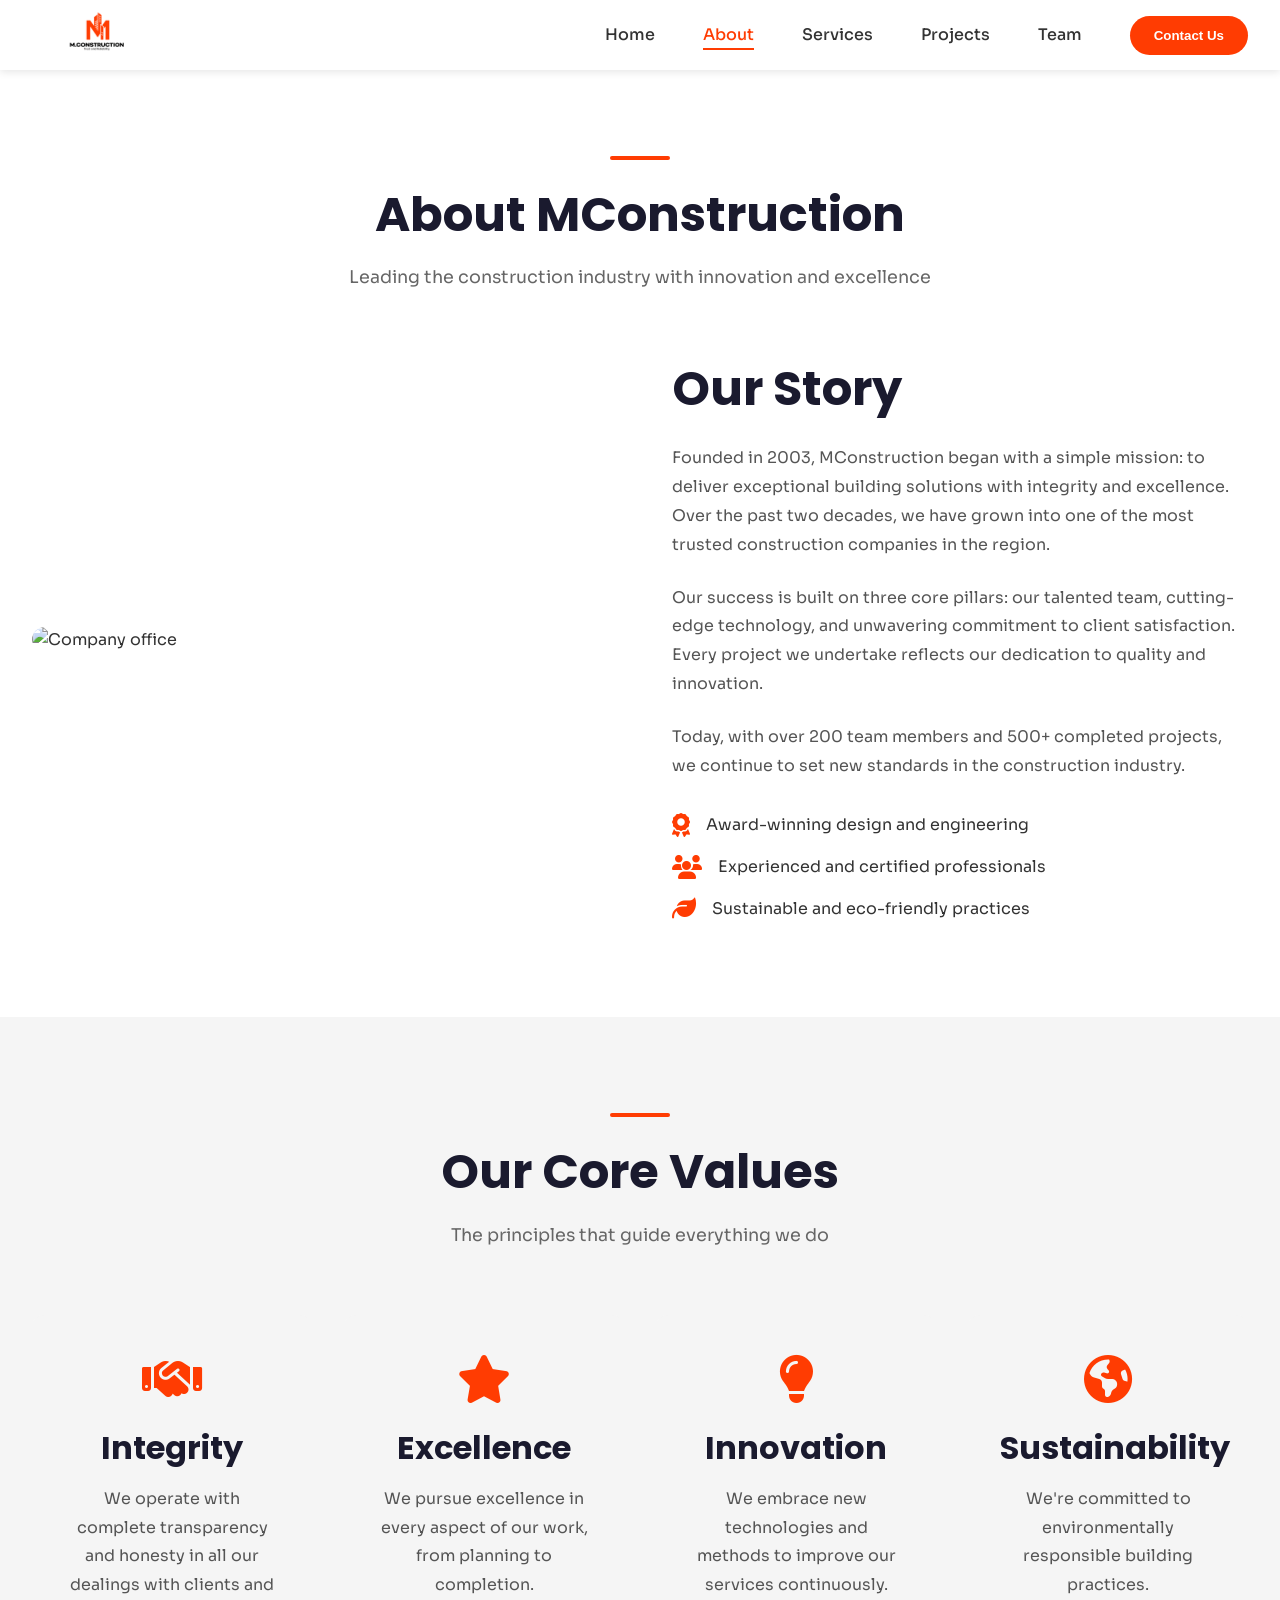
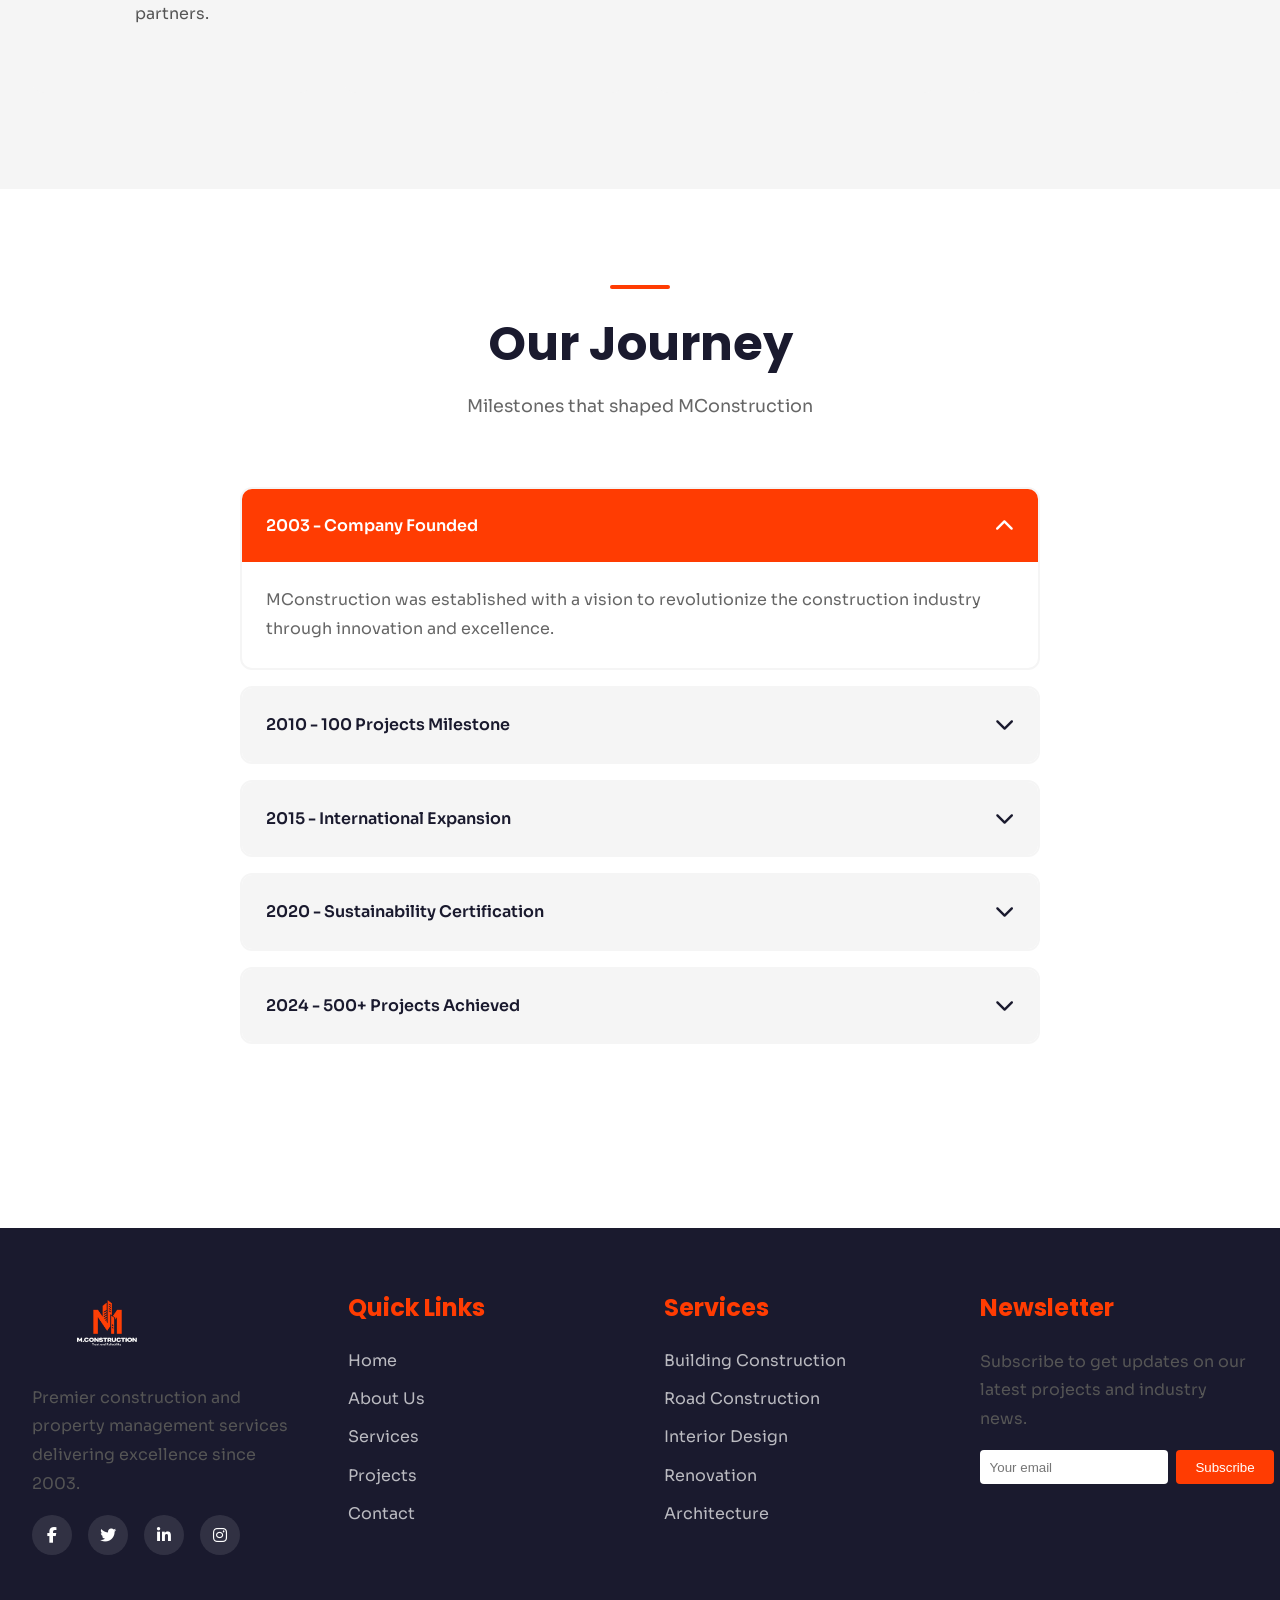
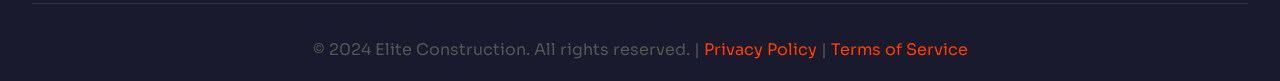
==== about.html @ fd5c70bb "Building a construction company website with a modern design and user-friendly interface. The websit" ====
﻿<!DOCTYPE html>
<html lang="en">
<head>
    <meta charset="UTF-8">
    <meta name="viewport" content="width=device-width, initial-scale=1.0">
    <meta name="description" content="Elite Construction - Premier Construction & Property Management Services">
    <meta name="theme-color" content="#E63946">
    <title>About - Elite Construction</title>
    <link rel="preconnect" href="https://fonts.googleapis.com">
    <link rel="preconnect" href="https://fonts.gstatic.com" crossorigin>
    <link href="https://fonts.googleapis.com/css2?family=Poppins:wght@300;400;500;600;700;800&family=Sora:wght@400;500;600;700&display=swap" rel="stylesheet">
    <link rel="stylesheet" href="https://cdnjs.cloudflare.com/ajax/libs/font-awesome/6.4.0/css/all.min.css">
    <link rel="stylesheet" href="css/styles.css">

</head>
<body>
    <!-- Preloader -->
    <div class="preloader">
        <div class="preloader-content">
            <div class="loader"></div>
            <p style="color: var(--primary-color); font-weight: 600;">MConstruction</p>
        </div>
    </div>

    <!-- Navigation -->
    <nav class="navbar">
        <div class="navbar-container">
            <a href="index.html" class="brand-logo" data-page="home" onclick="goToPage('home'); return false;" aria-label="Go to homepage">
                <img class="brand-logo__image" src="images/mconstruction-logo-black.png" alt="Elite Construction Logo">
            </a>
            <ul class="nav-menu" id="navMenu">
                <li><a href="index.html" class="nav-link" data-page="home" onclick="goToPage('home'); return false;">Home</a></li>
                <li><a href="about.html" class="nav-link active" data-page="about" onclick="goToPage('about'); return false;">About</a></li>
                <li><a href="services.html" class="nav-link" data-page="services" onclick="goToPage('services'); return false;">Services</a></li>
                <li><a href="projects.html" class="nav-link" data-page="projects" onclick="goToPage('projects'); return false;">Projects</a></li>
                <li><a href="team.html" class="nav-link" data-page="team" onclick="goToPage('team'); return false;">Team</a></li>
                <li><button class="nav-btn" onclick="goToPage('contact')">Contact Us</button></li>
            </ul>
            <div class="hamburger" id="hamburger">
                <span></span>
                <span></span>
                <span></span>
            </div>
        </div>
    </nav>

    <!-- About Page -->

    <div id="about" class="page active">
        <section class="section" style="margin-top: 60px;">
            <div class="container">
                <div class="section-title reveal">
                    <h2>About MConstruction</h2>
                    <p>Leading the construction industry with innovation and excellence</p>
                </div>
                <div class="about-content reveal">
                    <div class="about-img">
                        <img src="https://images.unsplash.com/photo-1504384308090-c894fdcc538d?w=600&h=600&fit=crop" alt="Company office">
                    </div>
                    <div class="about-text">
                        <h2>Our Story</h2>
                        <p>Founded in 2003, MConstruction began with a simple mission: to deliver exceptional building solutions with integrity and excellence. Over the past two decades, we have grown into one of the most trusted construction companies in the region.</p>
                        <p>Our success is built on three core pillars: our talented team, cutting-edge technology, and unwavering commitment to client satisfaction. Every project we undertake reflects our dedication to quality and innovation.</p>
                        <p>Today, with over 200 team members and 500+ completed projects, we continue to set new standards in the construction industry.</p>
                        <div class="feature-list" style="margin-top: 2rem;">
                            <div class="feature-item">
                                <i class="fas fa-award"></i>
                                <span>Award-winning design and engineering</span>
                            </div>
                            <div class="feature-item">
                                <i class="fas fa-users"></i>
                                <span>Experienced and certified professionals</span>
                            </div>
                            <div class="feature-item">
                                <i class="fas fa-leaf"></i>
                                <span>Sustainable and eco-friendly practices</span>
                            </div>
                        </div>
                    </div>
                </div>
            </div>
        </section>

        <!-- Values Section -->
        <section class="section" style="background: var(--gray-light);">
            <div class="container">
                <div class="section-title reveal">
                    <h2>Our Core Values</h2>
                    <p>The principles that guide everything we do</p>
                </div>
                <div class="grid-4 reveal">
                    <div class="service-card">
                        <i class="fas fa-handshake service-icon"></i>
                        <h3>Integrity</h3>
                        <p>We operate with complete transparency and honesty in all our dealings with clients and partners.</p>
                    </div>
                    <div class="service-card">
                        <i class="fas fa-star service-icon"></i>
                        <h3>Excellence</h3>
                        <p>We pursue excellence in every aspect of our work, from planning to completion.</p>
                    </div>
                    <div class="service-card">
                        <i class="fas fa-lightbulb service-icon"></i>
                        <h3>Innovation</h3>
                        <p>We embrace new technologies and methods to improve our services continuously.</p>
                    </div>
                    <div class="service-card">
                        <i class="fas fa-earth-americas service-icon"></i>
                        <h3>Sustainability</h3>
                        <p>We're committed to environmentally responsible building practices.</p>
                    </div>
                </div>
            </div>
        </section>

        <!-- Timeline -->
        <section class="section">
            <div class="container">
                <div class="section-title reveal">
                    <h2>Our Journey</h2>
                    <p>Milestones that shaped MConstruction</p>
                </div>
                <div style="max-width: 800px; margin: 0 auto;">
                    <div class="faq-item active reveal" style="margin-bottom: 1rem;">
                        <div class="faq-question">
                            <span>2003 - Company Founded</span>
                            <i class="fas fa-chevron-down faq-icon"></i>
                        </div>
                        <div class="faq-answer">
                            <p>MConstruction was established with a vision to revolutionize the construction industry through innovation and excellence.</p>
                        </div>
                    </div>
                    <div class="faq-item reveal" style="margin-bottom: 1rem;">
                        <div class="faq-question">
                            <span>2010 - 100 Projects Milestone</span>
                            <i class="fas fa-chevron-down faq-icon"></i>
                        </div>
                        <div class="faq-answer">
                            <p>We celebrated completing our 100th project, establishing ourselves as a leading construction company.</p>
                        </div>
                    </div>
                    <div class="faq-item reveal" style="margin-bottom: 1rem;">
                        <div class="faq-question">
                            <span>2015 - International Expansion</span>
                            <i class="fas fa-chevron-down faq-icon"></i>
                        </div>
                        <div class="faq-answer">
                            <p>We expanded our operations internationally, bringing our expertise to global clients.</p>
                        </div>
                    </div>
                    <div class="faq-item reveal" style="margin-bottom: 1rem;">
                        <div class="faq-question">
                            <span>2020 - Sustainability Certification</span>
                            <i class="fas fa-chevron-down faq-icon"></i>
                        </div>
                        <div class="faq-answer">
                            <p>Achieved ISO certification for sustainable and environmentally friendly construction practices.</p>
                        </div>
                    </div>
                    <div class="faq-item reveal">
                        <div class="faq-question">
                            <span>2024 - 500+ Projects Achieved</span>
                            <i class="fas fa-chevron-down faq-icon"></i>
                        </div>
                        <div class="faq-answer">
                            <p>Reached the milestone of 500+ successfully completed projects worldwide with continued excellence.</p>
                        </div>
                    </div>
                </div>
            </div>
        </section>
    </div>

    <!-- Footer -->

    <footer class="footer">
        <div class="container">
            <div class="footer-content">
                <div class="footer-section">
                    <a href="index.html" class="footer-logo" onclick="goToPage('home'); return false;" aria-label="Go to homepage">
                        <img class="footer-logo__image" src="images/mconstruction-logo-white.png" alt="Elite Construction Logo">
                    </a>
                    <p>Premier construction and property management services delivering excellence since 2003.</p>
                    <div class="social-links">
                        <a href="#" title="Facebook"><i class="fab fa-facebook-f"></i></a>
                        <a href="#" title="Twitter"><i class="fab fa-twitter"></i></a>
                        <a href="#" title="LinkedIn"><i class="fab fa-linkedin-in"></i></a>
                        <a href="#" title="Instagram"><i class="fab fa-instagram"></i></a>
                    </div>
                </div>

                <div class="footer-section">
                    <h4>Quick Links</h4>
                    <ul>
                        <li><a href="index.html" onclick="goToPage('home'); return false;">Home</a></li>
                        <li><a href="about.html" onclick="goToPage('about'); return false;">About Us</a></li>
                        <li><a href="services.html" onclick="goToPage('services'); return false;">Services</a></li>
                        <li><a href="projects.html" onclick="goToPage('projects'); return false;">Projects</a></li>
                        <li><a href="contact.html" onclick="goToPage('contact'); return false;">Contact</a></li>
                    </ul>
                </div>

                <div class="footer-section">
                    <h4>Services</h4>
                    <ul>
                        <li><a href="#">Building Construction</a></li>
                        <li><a href="#">Road Construction</a></li>
                        <li><a href="#">Interior Design</a></li>
                        <li><a href="#">Renovation</a></li>
                        <li><a href="#">Architecture</a></li>
                    </ul>
                </div>

                <div class="footer-section">
                    <h4>Newsletter</h4>
                    <p>Subscribe to get updates on our latest projects and industry news.</p>
                    <form onsubmit="submitNewsletter(event)" style="display: flex; gap: 0.5rem; margin-top: 1rem;">
                        <input type="email" placeholder="Your email" required style="flex: 1; padding: 0.6rem; border: none; border-radius: 4px;">
                        <button type="submit" style="background: var(--primary-color); color: white; border: none; padding: 0.6rem 1.2rem; border-radius: 4px; cursor: pointer; transition: var(--transition);" onmouseover="this.transform='scale(1.05)'" onmouseout="this.transform='scale(1)'">Subscribe</button>
                    </form>
                </div>
            </div>

            <div class="footer-bottom">
                <p>&copy; 2024 Elite Construction. All rights reserved. | <a href="#" style="color: var(--primary-color); text-decoration: none;">Privacy Policy</a> | <a href="#" style="color: var(--primary-color); text-decoration: none;">Terms of Service</a></p>
            </div>
        </div>
    </footer>

    <!-- Project Modal -->
    <div id="projectModal" class="modal">
        <div class="modal-content">
            <div class="modal-header">
                <h2 id="modalTitle">Project Title</h2>
                <button class="modal-close" onclick="closeProjectModal()">Ã—</button>
            </div>
            <div class="modal-body">
                <img id="modalImage" src="" alt="Project" style="width: 100%; border-radius: 8px; margin-bottom: 1.5rem;">
                <p id="modalDescription">Project description goes here.</p>
                <div style="display: flex; gap: 1rem; margin-top: 2rem;">
                    <button class="btn btn-primary" onclick="closeProjectModal()">Close</button>
                    <button class="btn btn-secondary" style="background: transparent; color: var(--primary-color); border-color: var(--primary-color);" onclick="goToPage('contact'); closeProjectModal();">Get Quote</button>
                </div>
            </div>
        </div>
    </div>

    <!-- Back to Top Button -->
    <div class="back-to-top" onclick="scrollToTop()">
        <i class="fas fa-chevron-up"></i>
    </div>

    <script src="js/script.js"></script>
</body>
</html>
---- css/styles.css ----
﻿* {
            margin: 0;
            padding: 0;
            box-sizing: border-box;
        }

        :root {
            --primary-color: #FF3C02;
            --dark-color: #1a1a2e;
            --light-color: #ffffff;
            --gray-light: #f5f5f5;
            --gray-dark: #333333;
            --accent-color: #00d4ff;
            --shadow-sm: 0 2px 8px rgba(0,0,0,0.1);
            --shadow-md: 0 10px 30px rgba(0,0,0,0.15);
            --shadow-lg: 0 20px 50px rgba(0,0,0,0.2);
            --transition: all 0.3s cubic-bezier(0.4, 0, 0.2, 1);
        }

        html {
            scroll-behavior: smooth;
        }

        body {
            font-family: 'Sora', sans-serif;
            color: var(--gray-dark);
            background-color: var(--light-color);
            overflow-x: hidden;
            line-height: 1.6;
        }

        /* Typography */
        h1, h2, h3, h4, h5, h6 {
            font-family: 'Poppins', sans-serif;
            font-weight: 700;
            line-height: 1.3;
        }

        h1 { font-size: clamp(2.5rem, 8vw, 4rem); }
        h2 { font-size: clamp(2rem, 6vw, 3rem); }
        h3 { font-size: clamp(1.5rem, 4vw, 2rem); }
        h4 { font-size: 1.5rem; }
        h5 { font-size: 1.25rem; }
        h6 { font-size: 1rem; }

        p {
            font-size: 1rem;
            line-height: 1.8;
            color: #555;
        }

        /* Loading Preloader */
        .preloader {
            position: fixed;
            top: 0;
            left: 0;
            width: 100%;
            height: 100%;
            background: var(--light-color);
            display: flex;
            align-items: center;
            justify-content: center;
            z-index: 9999;
            animation: fadeOut 0.5s ease-in-out 1.5s forwards;
        }

        .preloader-content {
            text-align: center;
        }

        .loader {
            width: 60px;
            height: 60px;
            border: 4px solid var(--gray-light);
            border-top-color: var(--primary-color);
            border-radius: 50%;
            animation: spin 1s linear infinite;
            margin: 0 auto 20px;
        }

        @keyframes spin {
            to { transform: rotate(360deg); }
        }

        @keyframes fadeOut {
            to {
                opacity: 0;
                visibility: hidden;
            }
        }

        /* Navbar */
        .navbar {
            position: fixed;
            top: 0;
            left: 0;
            width: 100%;
            background: rgba(255, 255, 255, 0.95);
            backdrop-filter: blur(10px);
            padding: 0;
            z-index: 1000;
            box-shadow: var(--shadow-sm);
            transition: var(--transition);
        }

        .navbar.scrolled {
            background: rgba(255, 255, 255, 0.98);
            /* padding: 0.2rem 0; */
            box-shadow: var(--shadow-md);
        }

        .navbar-container {
            max-width: 1400px;
            margin: 0 auto;
            padding: 0 2rem;
            display: flex;
            justify-content: space-between;
            align-items: center;
        }

        .brand-logo {
            width: 130px;
            min-height: 70px;
            display: flex;
            align-items: center;
            justify-content: center;
            flex-shrink: 0;
            cursor: pointer;
            text-decoration: none;
            transition: var(--transition);
        }

        .brand-logo:hover {
            transform: translateY(-2px);
        }

        .brand-logo__image {
            display: block;
            width: 100%;
            max-width: 118px;
            max-height: 58px;
            object-fit: contain;
        }

        .nav-menu {
            display: flex;
            list-style: none;
            gap: 3rem;
            align-items: center;
        }

        .nav-link {
            text-decoration: none;
            color: var(--gray-dark);
            font-weight: 500;
            position: relative;
            transition: var(--transition);
        }

        .nav-link::after {
            content: '';
            position: absolute;
            bottom: -5px;
            left: 0;
            width: 0;
            height: 2px;
            background: var(--primary-color);
            transition: width 0.3s ease;
        }

        .nav-link:hover,
        .nav-link.active {
            color: var(--primary-color);
        }

        .nav-link.active::after,
        .nav-link:hover::after {
            width: 100%;
        }

        .nav-btn {
            background: var(--primary-color);
            color: white;
            padding: 0.75rem 1.5rem;
            border-radius: 50px;
            text-decoration: none;
            font-weight: 600;
            transition: var(--transition);
            border: none;
            cursor: pointer;
        }

        .nav-btn:hover {
            transform: translateY(-2px);
            box-shadow: 0 10px 25px rgba(230, 57, 70, 0.3);
        }

        .hamburger {
            display: none;
            flex-direction: column;
            cursor: pointer;
            gap: 0.5rem;
        }

        .hamburger span {
            width: 25px;
            height: 3px;
            background: var(--gray-dark);
            border-radius: 2px;
            transition: var(--transition);
        }

        .hamburger.active span:nth-child(1) {
            transform: rotate(45deg) translate(8px, 8px);
        }

        .hamburger.active span:nth-child(2) {
            opacity: 0;
        }

        .hamburger.active span:nth-child(3) {
            transform: rotate(-45deg) translate(7px, -7px);
        }

        /* Main Sections */
        .page {
            display: none;
            animation: fadeIn 0.5s ease-in;
        }

        .page.active {
            display: block;
        }

        @keyframes fadeIn {
            from { opacity: 0; }
            to { opacity: 1; }
        }

        /* Hero Section */
        .hero {
            position: relative;
            height: 100vh;
            overflow: hidden;
            margin-top: 60px;
        }

        .carousel {
            position: relative;
            width: 100%;
            height: 100%;
        }

        .carousel-slide {
            position: absolute;
            width: 100%;
            height: 100%;
            opacity: 0;
            transition: opacity 0.8s ease-in-out;
        }

        .carousel-slide.active {
            opacity: 1;
        }

        .carousel-slide img {
            width: 100%;
            height: 100%;
            object-fit: cover;
        }

        .carousel-overlay {
            position: absolute;
            top: 0;
            left: 0;
            width: 100%;
            height: 100%;
            background: linear-gradient(135deg, rgba(26, 26, 46, 0.6) 0%, rgba(230, 57, 70, 0.3) 100%);
        }

        .carousel-content {
            position: absolute;
            top: 50%;
            left: 50%;
            transform: translate(-50%, -50%);
            text-align: center;
            color: white;
            width: 90%;
            max-width: 800px;
            z-index: 10;
            animation: slideUp 0.8s ease-out;
        }

        @keyframes slideUp {
            from {
                opacity: 0;
                transform: translate(-50%, -40%);
            }
            to {
                opacity: 1;
                transform: translate(-50%, -50%);
            }
        }

        .carousel-content h1 {
            color: white;
            margin-bottom: 1rem;
            font-size: clamp(2rem, 8vw, 4rem);
            line-height: 1.2;
        }

        .carousel-content p {
            color: rgba(255, 255, 255, 0.9);
            font-size: 1.2rem;
            margin-bottom: 2rem;
        }

        .carousel-buttons {
            display: flex;
            gap: 1.5rem;
            justify-content: center;
            flex-wrap: wrap;
        }

        .btn {
            padding: 0.75rem 2rem;
            border-radius: 50px;
            text-decoration: none;
            font-weight: 600;
            transition: var(--transition);
            border: 2px solid transparent;
            cursor: pointer;
            font-size: 1rem;
            display: inline-block;
        }

        .btn-primary {
            background: var(--primary-color);
            color: white;
        }

        .btn-primary:hover {
            transform: translateY(-3px);
            box-shadow: 0 15px 35px rgba(230, 57, 70, 0.4);
        }

        .btn-secondary {
            background: transparent;
            color: white;
            border-color: white;
        }

        .btn-secondary:hover {
            background: white;
            color: var(--primary-color);
        }

        .carousel-indicators {
            position: absolute;
            bottom: 30px;
            left: 50%;
            transform: translateX(-50%);
            display: flex;
            gap: 1rem;
            z-index: 10;
        }

        .indicator {
            width: 12px;
            height: 12px;
            border-radius: 50%;
            background: rgba(255, 255, 255, 0.5);
            cursor: pointer;
            transition: var(--transition);
        }

        .indicator.active {
            background: var(--primary-color);
            width: 30px;
            border-radius: 6px;
        }

        /* Container */
        .container {
            max-width: 1400px;
            margin: 0 auto;
            padding: 0 2rem;
        }

        .section {
            padding: 6rem 0;
        }

        .section-title {
            text-align: center;
            margin-bottom: 4rem;
        }

        .section-title h2 {
            margin-bottom: 1rem;
            color: var(--dark-color);
        }

        .section-title p {
            font-size: 1.1rem;
            color: #666;
            max-width: 600px;
            margin: 0 auto;
        }

        .section-title::before {
            content: '';
            display: block;
            width: 60px;
            height: 4px;
            background: var(--primary-color);
            margin: 0 auto 1.5rem;
            border-radius: 2px;
        }

        /* Reveal Animation */
        .reveal {
            opacity: 0;
            transform: translateY(30px);
            transition: var(--transition);
        }

        .reveal.show {
            opacity: 1;
            transform: translateY(0);
        }

        /* Grid Layouts */
        .grid-2 {
            display: grid;
            grid-template-columns: repeat(auto-fit, minmax(300px, 1fr));
            gap: 2rem;
        }

        .grid-3 {
            display: grid;
            grid-template-columns: repeat(auto-fit, minmax(280px, 1fr));
            gap: 2.5rem;
        }

        .grid-4 {
            display: grid;
            grid-template-columns: repeat(auto-fit, minmax(250px, 1fr));
            gap: 2rem;
        }

        /* Cards */
        .card {
            background: var(--light-color);
            border-radius: 12px;
            overflow: hidden;
            box-shadow: var(--shadow-sm);
            transition: var(--transition);
        }

        .card:hover {
            transform: translateY(-5px);
            box-shadow: var(--shadow-lg);
        }

        .card-img {
            width: 100%;
            height: 250px;
            object-fit: cover;
            transition: var(--transition);
        }

        .card:hover .card-img {
            transform: scale(1.05);
        }

        .card-content {
            padding: 2rem;
        }

        .card-title {
            margin-bottom: 0.5rem;
            color: var(--dark-color);
        }

        .card-text {
            color: #666;
            margin-bottom: 1.5rem;
        }

        /* Service Cards */
        .service-card {
            text-align: center;
            padding: 2.5rem 2rem;
            border-radius: 12px;
            background: var(--gray-light);
            transition: var(--transition);
        }

        .service-card:hover {
            background: var(--light-color);
            box-shadow: var(--shadow-lg);
            transform: translateY(-8px);
        }

        .service-icon {
            font-size: 3rem;
            color: var(--primary-color);
            margin-bottom: 1.5rem;
            transition: var(--transition);
        }

        .service-card:hover .service-icon {
            transform: scale(1.1) rotate(5deg);
        }

        .service-card h3 {
            margin-bottom: 1rem;
            color: var(--dark-color);
        }

        .service-card p {
            margin-bottom: 1.5rem;
        }

        /* About Section */
        .about-content {
            display: grid;
            grid-template-columns: 1fr 1fr;
            gap: 4rem;
            align-items: center;
        }

        .about-img {
            position: relative;
            overflow: hidden;
            border-radius: 12px;
        }

        .about-img img {
            width: 100%;
            height: auto;
            display: block;
            border-radius: 12px;
        }

        .about-img::before {
            content: '';
            position: absolute;
            top: -50%;
            right: -50%;
            width: 300px;
            height: 300px;
            background: var(--primary-color);
            border-radius: 50%;
            opacity: 0.1;
            z-index: 0;
        }

        .about-text h3 {
            color: var(--primary-color);
            margin-bottom: 1rem;
        }

        .about-text h2 {
            margin-bottom: 1.5rem;
            color: var(--dark-color);
        }

        .about-text p {
            margin-bottom: 1.5rem;
        }

        .feature-list {
            display: flex;
            flex-direction: column;
            gap: 1rem;
            margin-top: 2rem;
        }

        .feature-item {
            display: flex;
            align-items: center;
            gap: 1rem;
        }

        .feature-item i {
            color: var(--primary-color);
            font-size: 1.5rem;
            flex-shrink: 0;
        }

        /* Stats Section */
        .stats {
            background: linear-gradient(135deg, var(--dark-color) 0%, #2d2d44 100%);
            color: white;
            padding: 4rem 0;
        }

        .stats-grid {
            display: grid;
            grid-template-columns: repeat(auto-fit, minmax(200px, 1fr));
            gap: 3rem;
            text-align: center;
        }

        .stat-item h3 {
            font-size: 3rem;
            margin-bottom: 0.5rem;
            color: var(--primary-color);
        }

        .stat-item p {
            color: rgba(255, 255, 255, 0.8);
        }

        .counter {
            font-size: 3rem;
            font-weight: 700;
            color: var(--primary-color);
        }

        /* Testimonials */
        .testimonial-card {
            background: var(--light-color);
            padding: 2rem;
            border-radius: 12px;
            box-shadow: var(--shadow-md);
            margin: 1rem;
        }

        .testimonial-card p {
            margin-bottom: 1.5rem;
            font-style: italic;
            color: #555;
        }

        .testimonial-author {
            display: flex;
            align-items: center;
            gap: 1rem;
        }

        .testimonial-avatar {
            width: 50px;
            height: 50px;
            border-radius: 50%;
            object-fit: cover;
        }

        .testimonial-info h4 {
            margin: 0;
            color: var(--dark-color);
        }

        .testimonial-info p {
            margin: 0;
            font-size: 0.9rem;
            color: var(--primary-color);
        }

        .stars {
            color: #ffc107;
            margin-bottom: 1rem;
        }

        /* Team */
        .team-card {
            text-align: center;
            transition: var(--transition);
        }

        .team-img {
            position: relative;
            overflow: hidden;
            border-radius: 12px;
            margin-bottom: 1.5rem;
            height: 300px;
        }

        .team-img img {
            width: 100%;
            height: 100%;
            object-fit: cover;
        }

        .team-img::after {
            content: '';
            position: absolute;
            top: 0;
            left: 0;
            width: 100%;
            height: 100%;
            background: linear-gradient(135deg, rgba(230, 57, 70, 0.8) 0%, transparent 100%);
            opacity: 0;
            transition: var(--transition);
        }

        .team-card:hover .team-img::after {
            opacity: 1;
        }

        .team-social {
            position: absolute;
            bottom: -50px;
            left: 50%;
            transform: translateX(-50%);
            display: flex;
            gap: 1rem;
            transition: var(--transition);
        }

        .team-card:hover .team-social {
            bottom: 20px;
        }

        .team-social a {
            width: 40px;
            height: 40px;
            background: white;
            border-radius: 50%;
            display: flex;
            align-items: center;
            justify-content: center;
            color: var(--primary-color);
            text-decoration: none;
            transition: var(--transition);
        }

        .team-social a:hover {
            background: var(--primary-color);
            color: white;
        }

        .team-card h4 {
            margin-bottom: 0.5rem;
            color: var(--dark-color);
        }

        .team-card p {
            color: var(--primary-color);
            font-weight: 600;
        }

        /* Projects Section */
        .filter-buttons {
            display: flex;
            justify-content: center;
            gap: 1rem;
            margin-bottom: 3rem;
            flex-wrap: wrap;
        }

        .filter-btn {
            background: var(--gray-light);
            color: var(--gray-dark);
            border: 2px solid transparent;
            padding: 0.6rem 1.5rem;
            border-radius: 50px;
            cursor: pointer;
            font-weight: 600;
            transition: var(--transition);
        }

        .filter-btn:hover,
        .filter-btn.active {
            background: var(--primary-color);
            color: white;
        }

        .project-item {
            position: relative;
            overflow: hidden;
            border-radius: 12px;
            height: 300px;
        }

        .project-item img {
            width: 100%;
            height: 100%;
            object-fit: cover;
            transition: var(--transition);
        }

        .project-overlay {
            position: absolute;
            top: 0;
            left: 0;
            width: 100%;
            height: 100%;
            background: rgba(26, 26, 46, 0.8);
            opacity: 0;
            transition: var(--transition);
            display: flex;
            align-items: center;
            justify-content: center;
            flex-direction: column;
            gap: 1rem;
        }

        .project-item:hover {
            transform: scale(1.05);
        }

        .project-item:hover .project-overlay {
            opacity: 1;
        }

        .project-overlay h3 {
            color: white;
            text-align: center;
        }

        .project-overlay p {
            color: rgba(255, 255, 255, 0.8);
            text-align: center;
        }

        .project-btn {
            background: var(--primary-color);
            color: white;
            padding: 0.6rem 1.5rem;
            border-radius: 50px;
            text-decoration: none;
            font-size: 0.9rem;
            transition: var(--transition);
        }

        .project-btn:hover {
            transform: scale(1.1);
        }

        /* Modal */
        .modal {
            display: none;
            position: fixed;
            top: 0;
            left: 0;
            width: 100%;
            height: 100%;
            background: rgba(0, 0, 0, 0.8);
            z-index: 5000;
            align-items: center;
            justify-content: center;
            animation: fadeIn 0.3s ease;
        }

        .modal.active {
            display: flex;
        }

        .modal-content {
            background: white;
            border-radius: 12px;
            max-width: 800px;
            width: 90%;
            max-height: 90vh;
            overflow-y: auto;
            animation: slideUp 0.3s ease;
        }

        .modal-header {
            padding: 2rem;
            border-bottom: 1px solid var(--gray-light);
            display: flex;
            justify-content: space-between;
            align-items: center;
        }

        .modal-header h2 {
            margin: 0;
        }

        .modal-close {
            background: none;
            border: none;
            font-size: 2rem;
            cursor: pointer;
            color: var(--gray-dark);
            transition: var(--transition);
        }

        .modal-close:hover {
            color: var(--primary-color);
        }

        .modal-body {
            padding: 2rem;
        }

        /* Form */
        .form-group {
            margin-bottom: 1.5rem;
        }

        .form-group label {
            display: block;
            margin-bottom: 0.5rem;
            font-weight: 600;
            color: var(--dark-color);
        }

        .form-group input,
        .form-group textarea,
        .form-group select {
            width: 100%;
            padding: 0.8rem;
            border: 2px solid var(--gray-light);
            border-radius: 8px;
            font-family: 'Sora', sans-serif;
            font-size: 1rem;
            transition: var(--transition);
        }

        .form-group input:focus,
        .form-group textarea:focus,
        .form-group select:focus {
            outline: none;
            border-color: var(--primary-color);
            box-shadow: 0 0 0 3px rgba(230, 57, 70, 0.1);
        }

        .form-group textarea {
            resize: vertical;
            min-height: 150px;
        }

        /* CTA Banner */
        .cta-banner {
            background: linear-gradient(135deg, var(--primary-color) 0%, #c5283d 100%);
            color: white;
            padding: 4rem 2rem;
            text-align: center;
            border-radius: 12px;
            margin: 4rem 0;
        }

        .cta-banner h2 {
            color: white;
            margin-bottom: 1rem;
        }

        .cta-banner p {
            color: rgba(255, 255, 255, 0.9);
            margin-bottom: 2rem;
            font-size: 1.1rem;
        }

        /* Footer */
        .footer {
            background: var(--dark-color);
            color: white;
            padding: 4rem 0 1rem;
            margin-top: 4rem;
        }

        .footer-content {
            display: grid;
            grid-template-columns: repeat(auto-fit, minmax(250px, 1fr));
            gap: 3rem;
            margin-bottom: 3rem;
        }

        .footer-section h4 {
            color: var(--primary-color);
            margin-bottom: 1.5rem;
        }

        .footer-logo {
            display: inline-flex;
            align-items: center;
            justify-content: flex-start;
            width: 150px;
            margin-bottom: 1.2rem;
            text-decoration: none;
        }

        .footer-logo__image {
            display: block;
            width: 100%;
            max-height: 72px;
            object-fit: contain;
        }

        .footer-section ul {
            list-style: none;
        }

        .footer-section li {
            margin-bottom: 0.8rem;
        }

        .footer-section a {
            color: rgba(255, 255, 255, 0.7);
            text-decoration: none;
            transition: var(--transition);
        }

        .footer-section a:hover {
            color: var(--primary-color);
        }

        .social-links {
            display: flex;
            gap: 1rem;
            margin-top: 1rem;
        }

        .social-links a {
            width: 40px;
            height: 40px;
            background: rgba(255, 255, 255, 0.1);
            border-radius: 50%;
            display: flex;
            align-items: center;
            justify-content: center;
            color: white;
            transition: var(--transition);
        }

        .social-links a:hover {
            background: var(--primary-color);
        }

        .footer-bottom {
            border-top: 1px solid rgba(255, 255, 255, 0.1);
            padding-top: 2rem;
            text-align: center;
            color: rgba(255, 255, 255, 0.6);
        }

        /* FAQ Accordion */
        .faq-item {
            border: 2px solid var(--gray-light);
            border-radius: 12px;
            margin-bottom: 1.5rem;
            overflow: hidden;
            transition: var(--transition);
        }

        .faq-item:hover {
            border-color: var(--primary-color);
        }

        .faq-question {
            padding: 1.5rem;
            background: var(--gray-light);
            cursor: pointer;
            display: flex;
            justify-content: space-between;
            align-items: center;
            font-weight: 600;
            color: var(--dark-color);
            transition: var(--transition);
        }

        .faq-item.active .faq-question {
            background: var(--primary-color);
            color: white;
        }

        .faq-icon {
            font-size: 1.2rem;
            transition: var(--transition);
        }

        .faq-item.active .faq-icon {
            transform: rotate(180deg);
        }

        .faq-answer {
            padding: 0 1.5rem;
            max-height: 0;
            overflow: hidden;
            transition: var(--transition);
        }

        .faq-item.active .faq-answer {
            padding: 1.5rem;
            max-height: 500px;
        }

        .faq-answer p {
            color: #666;
        }

        /* Blog Section */
        .blog-card {
            border-radius: 12px;
            overflow: hidden;
            box-shadow: var(--shadow-sm);
            transition: var(--transition);
        }

        .blog-card:hover {
            transform: translateY(-5px);
            box-shadow: var(--shadow-lg);
        }

        .blog-img {
            width: 100%;
            height: 200px;
            object-fit: cover;
            transition: var(--transition);
        }

        .blog-card:hover .blog-img {
            transform: scale(1.05);
        }

        .blog-content {
            padding: 1.5rem;
        }

        .blog-meta {
            display: flex;
            gap: 1rem;
            font-size: 0.9rem;
            color: #999;
            margin-bottom: 1rem;
        }

        .blog-content h3 {
            margin-bottom: 0.8rem;
            color: var(--dark-color);
        }

        .blog-content p {
            color: #666;
            margin-bottom: 1.5rem;
        }

        .read-more {
            color: var(--primary-color);
            text-decoration: none;
            font-weight: 600;
            display: inline-flex;
            align-items: center;
            gap: 0.5rem;
            transition: var(--transition);
        }

        .read-more:hover {
            gap: 1rem;
        }

        /* Contact Section */
        .contact-grid {
            display: grid;
            grid-template-columns: 1fr 1fr;
            gap: 3rem;
            margin-bottom: 3rem;
        }

        .contact-form {
            background: var(--gray-light);
            padding: 2.5rem;
            border-radius: 12px;
        }

        .contact-info {
            display: flex;
            flex-direction: column;
            gap: 2rem;
        }

        .info-item {
            display: flex;
            align-items: flex-start;
            gap: 1.5rem;
        }

        .info-icon {
            width: 50px;
            height: 50px;
            background: var(--primary-color);
            border-radius: 50%;
            display: flex;
            align-items: center;
            justify-content: center;
            color: white;
            font-size: 1.5rem;
            flex-shrink: 0;
        }

        .info-content h4 {
            margin-bottom: 0.3rem;
            color: var(--dark-color);
        }

        .info-content p {
            margin: 0;
            color: #666;
        }

        /* Back to Top */
        .back-to-top {
            position: fixed;
            bottom: 30px;
            right: 30px;
            width: 50px;
            height: 50px;
            background: var(--primary-color);
            color: white;
            border-radius: 50%;
            display: flex;
            align-items: center;
            justify-content: center;
            cursor: pointer;
            opacity: 0;
            visibility: hidden;
            transition: var(--transition);
            z-index: 100;
            font-size: 1.5rem;
        }

        .back-to-top.show {
            opacity: 1;
            visibility: visible;
        }

        .back-to-top:hover {
            transform: translateY(-5px);
            box-shadow: 0 15px 35px rgba(230, 57, 70, 0.4);
        }

        /* Responsive */
        @media (max-width: 1024px) {
            .hamburger {
                display: flex;
            }

            .nav-menu {
                position: absolute;
                top: 66px;
                left: 0;
                width: 100%;
                background: white;
                flex-direction: column;
                gap: 0;
                max-height: 0;
                overflow: hidden;
                transition: var(--transition);
                box-shadow: var(--shadow-md);
            }

            .nav-menu.active {
                max-height: 400px;
            }

            .nav-menu li {
                padding: 1rem 2rem;
                border-bottom: 1px solid var(--gray-light);
            }

            .nav-btn {
                margin: 1rem 2rem;
                width: calc(100% - 4rem);
            }

            .contact-grid {
                grid-template-columns: 1fr;
            }

            .about-content {
                grid-template-columns: 1fr;
                gap: 2rem;
            }
        }

        @media (max-width: 768px) {
            .section {
                padding: 3rem 0;
            }

            .carousel-content {
                width: 95%;
            }

            .carousel-buttons {
                flex-direction: column;
                align-items: center;
            }

            .btn {
                width: 100%;
                max-width: 300px;
            }

            .grid-2, .grid-3, .grid-4 {
                grid-template-columns: 1fr;
                gap: 1.5rem;
            }

            .stats-grid {
                gap: 1.5rem;
            }

            .stat-item h3 {
                font-size: 2rem;
            }

            .testimonial-card {
                margin: 0.5rem;
            }

            .team-img {
                height: 250px;
            }

            .filter-buttons {
                gap: 0.5rem;
            }

            .filter-btn {
                padding: 0.5rem 1rem;
                font-size: 0.9rem;
            }

            .back-to-top {
                width: 45px;
                height: 45px;
                bottom: 20px;
                right: 20px;
                font-size: 1.2rem;
            }
        }

        @media (max-width: 480px) {
            .navbar-container {
                padding: 0 1rem;
            }

            .brand-logo {
                width: 110px;
                min-height: 64px;
            }

            .brand-logo__image {
                max-width: 100px;
                max-height: 52px;
            }

            h1 { font-size: 1.8rem; }
            h2 { font-size: 1.5rem; }
            h3 { font-size: 1.2rem; }

            .container {
                padding: 0 1rem;
            }

            .section {
                padding: 2rem 0;
            }

            .carousel-indicators {
                bottom: 15px;
            }

            .indicator {
                width: 8px;
                height: 8px;
            }

            .indicator.active {
                width: 20px;
            }

            .carousel-content p {
                font-size: 1rem;
            }

            .section-title {
                margin-bottom: 2rem;
            }

            .footer-content {
                gap: 1.5rem;
            }

            .cta-banner {
                padding: 2rem 1rem;
            }
        }

        /* Utilities */
        .text-center { text-align: center; }
        .mt-1 { margin-top: 1rem; }
        .mt-2 { margin-top: 2rem; }
        .mt-3 { margin-top: 3rem; }
        .mb-1 { margin-bottom: 1rem; }
        .mb-2 { margin-bottom: 2rem; }
        .mb-3 { margin-bottom: 3rem; }
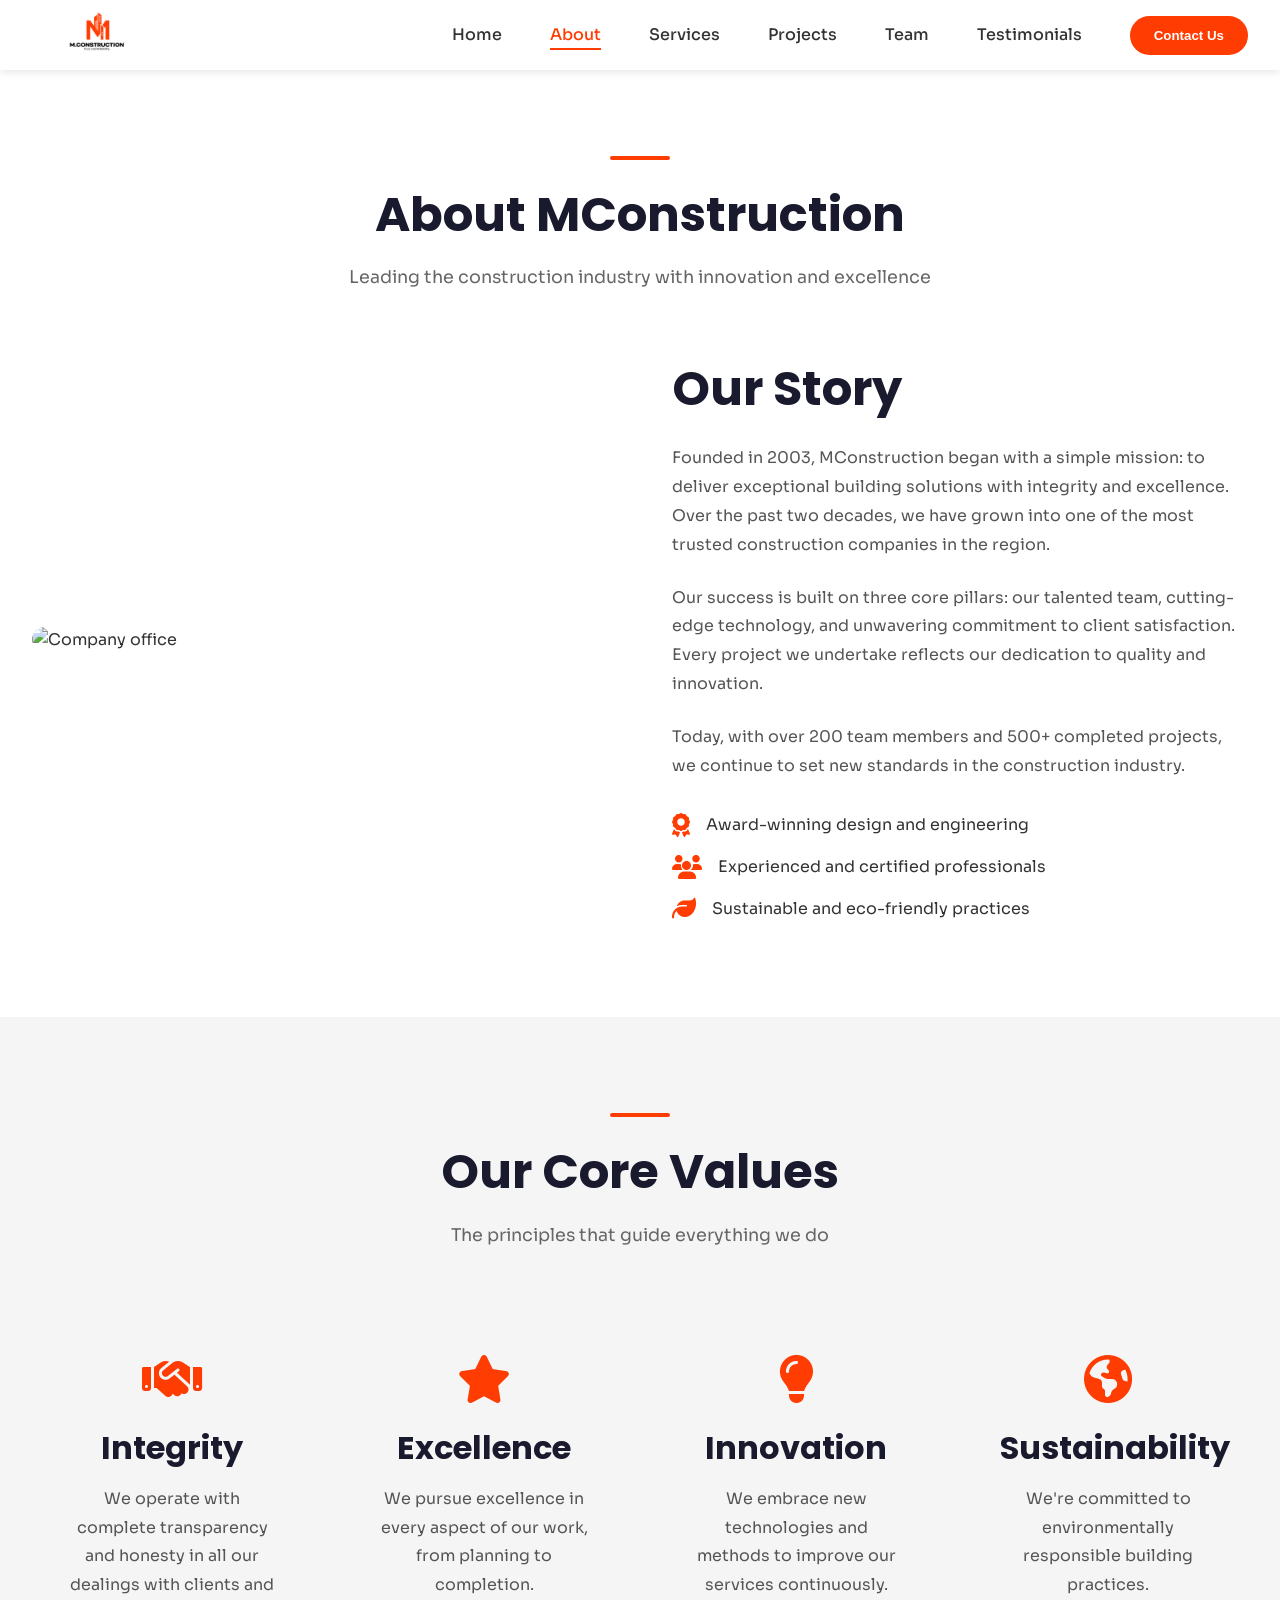
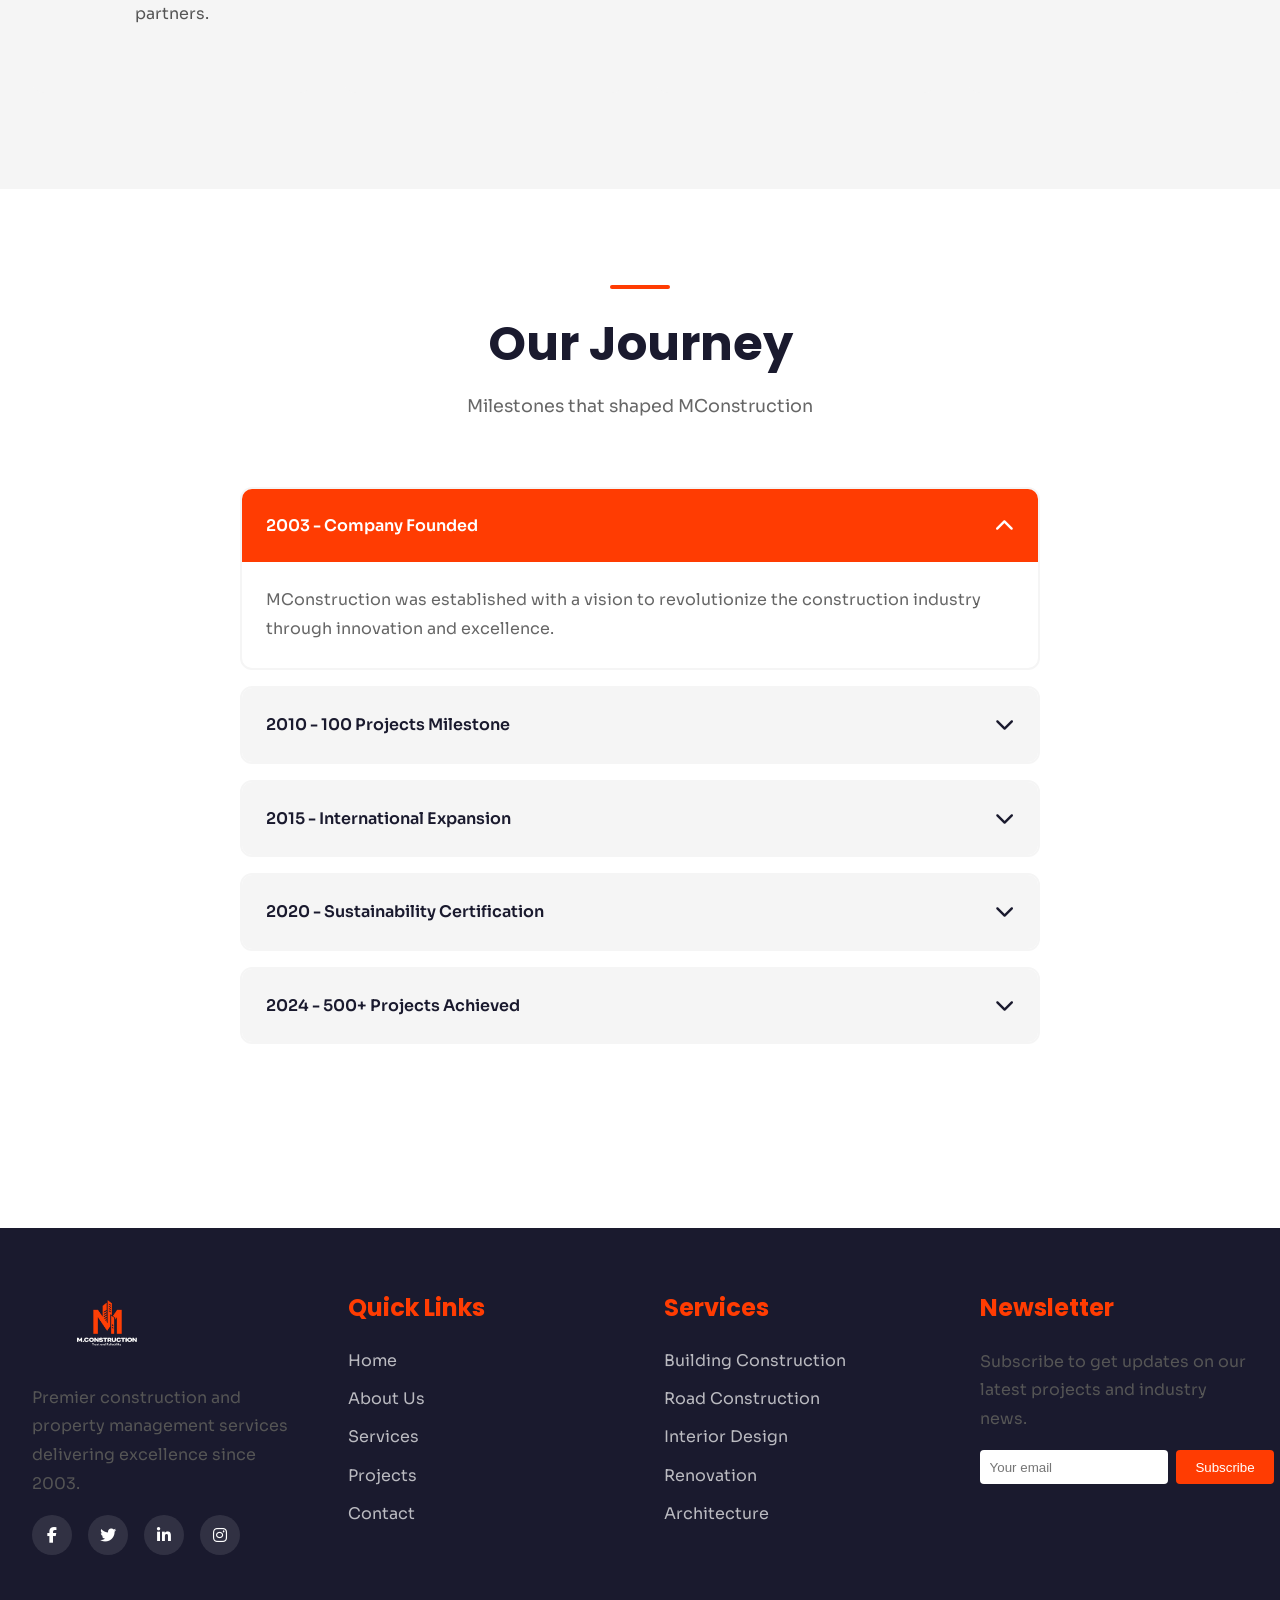
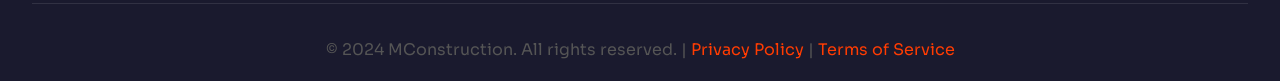
==== commit 09c40a5e: "work in progress" ====
--- a/about.html
+++ b/about.html
@@ -3,9 +3,9 @@
 <head>
     <meta charset="UTF-8">
     <meta name="viewport" content="width=device-width, initial-scale=1.0">
-    <meta name="description" content="Elite Construction - Premier Construction & Property Management Services">
+    <meta name="description" content="MConstruction - Premier Construction & Property Management Services">
     <meta name="theme-color" content="#E63946">
-    <title>About - Elite Construction</title>
+    <title>About - MConstruction</title>
     <link rel="preconnect" href="https://fonts.googleapis.com">
     <link rel="preconnect" href="https://fonts.gstatic.com" crossorigin>
     <link href="https://fonts.googleapis.com/css2?family=Poppins:wght@300;400;500;600;700;800&family=Sora:wght@400;500;600;700&display=swap" rel="stylesheet">
@@ -26,7 +26,7 @@
     <nav class="navbar">
         <div class="navbar-container">
             <a href="index.html" class="brand-logo" data-page="home" onclick="goToPage('home'); return false;" aria-label="Go to homepage">
-                <img class="brand-logo__image" src="images/mconstruction-logo-black.png" alt="Elite Construction Logo">
+                <img class="brand-logo__image" src="images/mconstruction-logo-black.png" alt="MConstruction Logo">
             </a>
             <ul class="nav-menu" id="navMenu">
                 <li><a href="index.html" class="nav-link" data-page="home" onclick="goToPage('home'); return false;">Home</a></li>
@@ -34,6 +34,7 @@
                 <li><a href="services.html" class="nav-link" data-page="services" onclick="goToPage('services'); return false;">Services</a></li>
                 <li><a href="projects.html" class="nav-link" data-page="projects" onclick="goToPage('projects'); return false;">Projects</a></li>
                 <li><a href="team.html" class="nav-link" data-page="team" onclick="goToPage('team'); return false;">Team</a></li>
+                <li><a href="index.html#testimonials" class="nav-link">Testimonials</a></li>
                 <li><button class="nav-btn" onclick="goToPage('contact')">Contact Us</button></li>
             </ul>
             <div class="hamburger" id="hamburger">
@@ -178,7 +179,7 @@
             <div class="footer-content">
                 <div class="footer-section">
                     <a href="index.html" class="footer-logo" onclick="goToPage('home'); return false;" aria-label="Go to homepage">
-                        <img class="footer-logo__image" src="images/mconstruction-logo-white.png" alt="Elite Construction Logo">
+                        <img class="footer-logo__image" src="images/mconstruction-logo-white.png" alt="MConstruction Logo">
                     </a>
                     <p>Premier construction and property management services delivering excellence since 2003.</p>
                     <div class="social-links">
@@ -222,7 +223,7 @@
             </div>
 
             <div class="footer-bottom">
-                <p>&copy; 2024 Elite Construction. All rights reserved. | <a href="#" style="color: var(--primary-color); text-decoration: none;">Privacy Policy</a> | <a href="#" style="color: var(--primary-color); text-decoration: none;">Terms of Service</a></p>
+                <p>&copy; 2024 MConstruction. All rights reserved. | <a href="#" style="color: var(--primary-color); text-decoration: none;">Privacy Policy</a> | <a href="#" style="color: var(--primary-color); text-decoration: none;">Terms of Service</a></p>
             </div>
         </div>
     </footer>
--- a/css/styles.css
+++ b/css/styles.css
@@ -1245,7 +1245,7 @@
             }
 
             .nav-menu.active {
-                max-height: 400px;
+                max-height: 460px;
             }
 
             .nav-menu li {
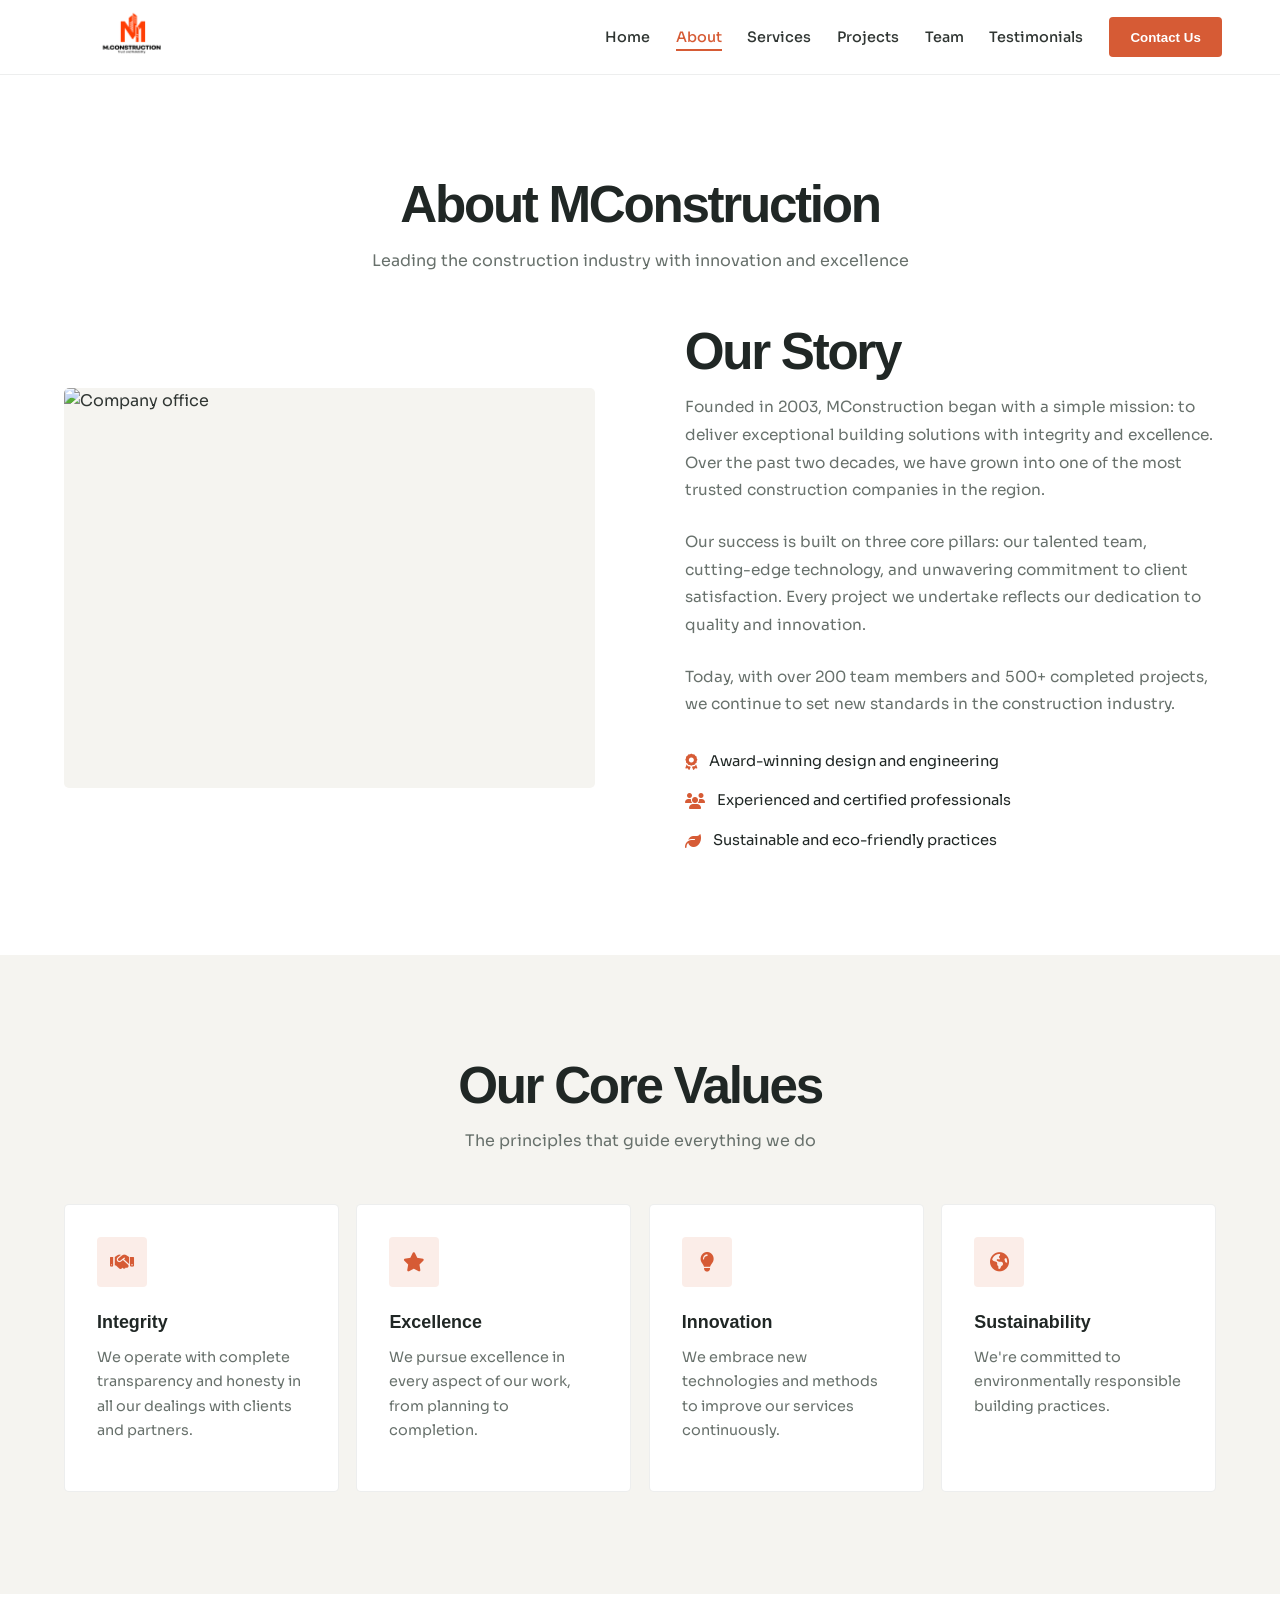
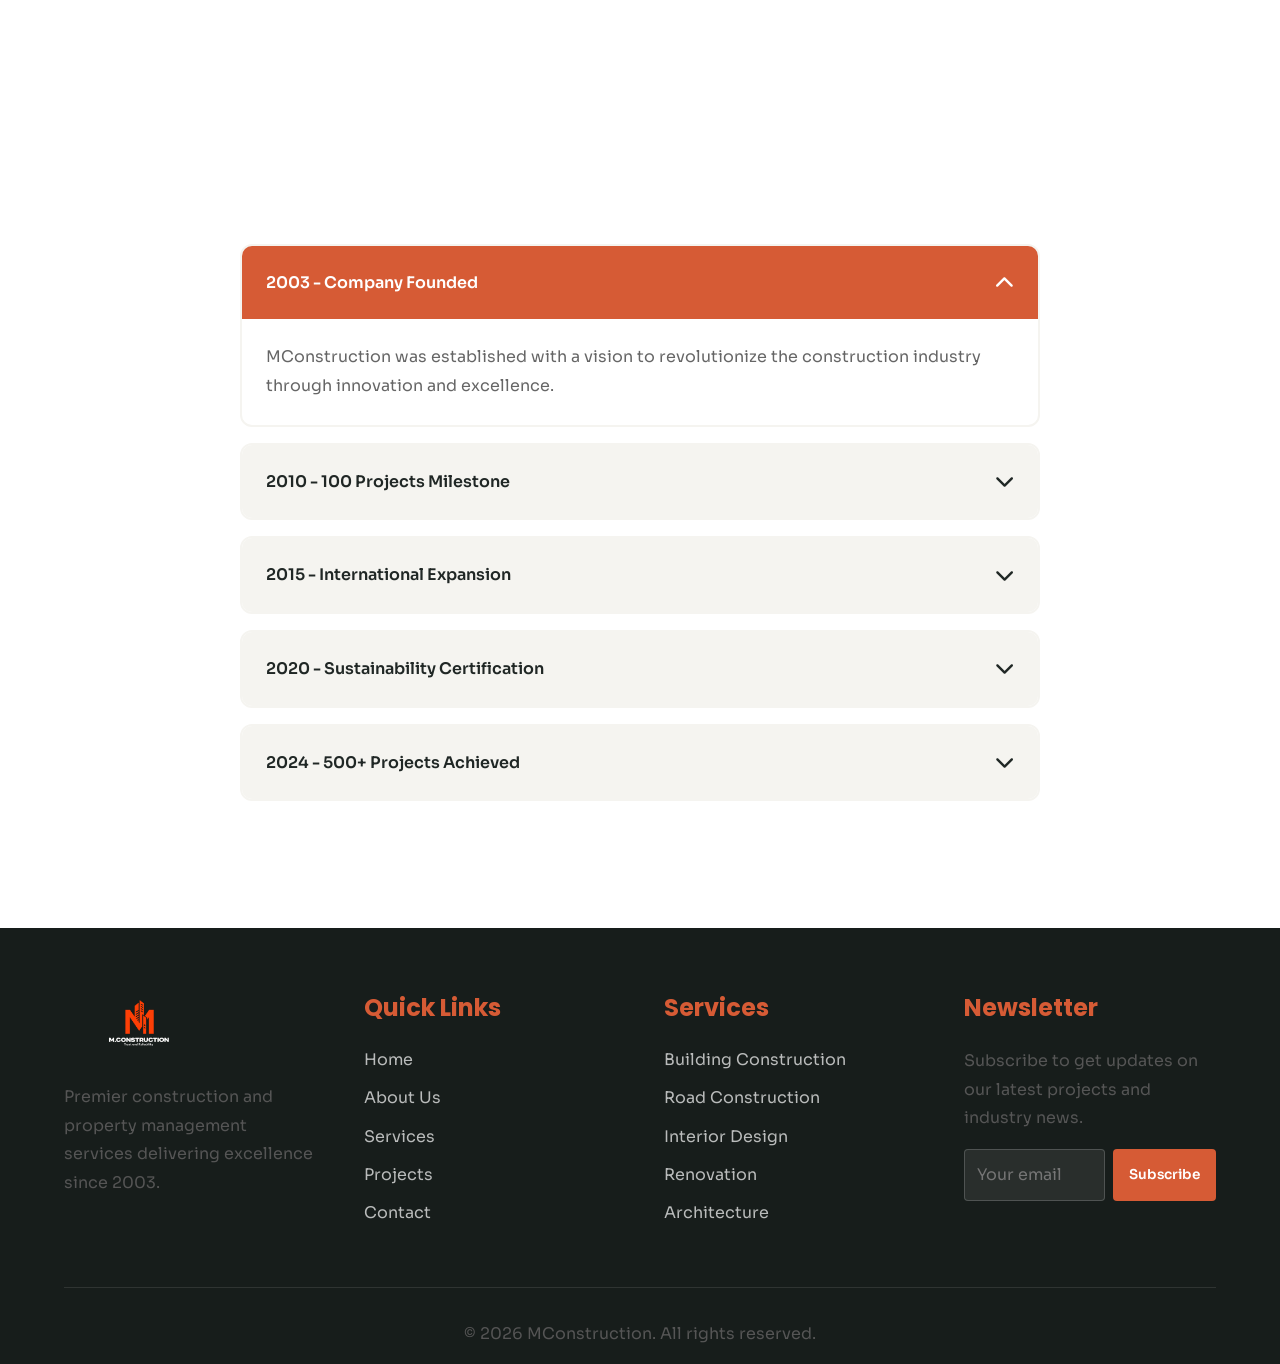
==== commit 84f08a53: "Update website files to improve design and functionality" ====
--- a/about.html
+++ b/about.html
@@ -4,8 +4,9 @@
     <meta charset="UTF-8">
     <meta name="viewport" content="width=device-width, initial-scale=1.0">
     <meta name="description" content="MConstruction - Premier Construction & Property Management Services">
-    <meta name="theme-color" content="#E63946">
+    <meta name="theme-color" content="#D65B35">
     <title>About - MConstruction</title>
+    <link rel="canonical" href="https://mconstruction.com.ng/about.html">
     <link rel="preconnect" href="https://fonts.googleapis.com">
     <link rel="preconnect" href="https://fonts.gstatic.com" crossorigin>
     <link href="https://fonts.googleapis.com/css2?family=Poppins:wght@300;400;500;600;700;800&family=Sora:wght@400;500;600;700&display=swap" rel="stylesheet">
@@ -13,7 +14,7 @@
     <link rel="stylesheet" href="css/styles.css">
 
 </head>
-<body>
+<body class="interior-page">
     <!-- Preloader -->
     <div class="preloader">
         <div class="preloader-content">
@@ -23,7 +24,7 @@
     </div>
 
     <!-- Navigation -->
-    <nav class="navbar">
+    <nav class="navbar" aria-label="Main navigation">
         <div class="navbar-container">
             <a href="index.html" class="brand-logo" data-page="home" onclick="goToPage('home'); return false;" aria-label="Go to homepage">
                 <img class="brand-logo__image" src="images/mconstruction-logo-black.png" alt="MConstruction Logo">
@@ -37,11 +38,11 @@
                 <li><a href="index.html#testimonials" class="nav-link">Testimonials</a></li>
                 <li><button class="nav-btn" onclick="goToPage('contact')">Contact Us</button></li>
             </ul>
-            <div class="hamburger" id="hamburger">
+            <button class="hamburger" id="hamburger" type="button" aria-label="Open navigation menu" aria-controls="navMenu" aria-expanded="false">
                 <span></span>
                 <span></span>
                 <span></span>
-            </div>
+            </button>
         </div>
     </nav>
 
@@ -182,12 +183,6 @@
                         <img class="footer-logo__image" src="images/mconstruction-logo-white.png" alt="MConstruction Logo">
                     </a>
                     <p>Premier construction and property management services delivering excellence since 2003.</p>
-                    <div class="social-links">
-                        <a href="#" title="Facebook"><i class="fab fa-facebook-f"></i></a>
-                        <a href="#" title="Twitter"><i class="fab fa-twitter"></i></a>
-                        <a href="#" title="LinkedIn"><i class="fab fa-linkedin-in"></i></a>
-                        <a href="#" title="Instagram"><i class="fab fa-instagram"></i></a>
-                    </div>
                 </div>
 
                 <div class="footer-section">
@@ -204,26 +199,31 @@
                 <div class="footer-section">
                     <h4>Services</h4>
                     <ul>
-                        <li><a href="#">Building Construction</a></li>
-                        <li><a href="#">Road Construction</a></li>
-                        <li><a href="#">Interior Design</a></li>
-                        <li><a href="#">Renovation</a></li>
-                        <li><a href="#">Architecture</a></li>
+                        <li><a href="services.html" onclick="goToPage('services'); return false;">Building Construction</a></li>
+                        <li><a href="services.html" onclick="goToPage('services'); return false;">Road Construction</a></li>
+                        <li><a href="services.html" onclick="goToPage('services'); return false;">Interior Design</a></li>
+                        <li><a href="services.html" onclick="goToPage('services'); return false;">Renovation</a></li>
+                        <li><a href="services.html" onclick="goToPage('services'); return false;">Architecture</a></li>
                     </ul>
                 </div>
 
                 <div class="footer-section">
                     <h4>Newsletter</h4>
                     <p>Subscribe to get updates on our latest projects and industry news.</p>
-                    <form onsubmit="submitNewsletter(event)" style="display: flex; gap: 0.5rem; margin-top: 1rem;">
-                        <input type="email" placeholder="Your email" required style="flex: 1; padding: 0.6rem; border: none; border-radius: 4px;">
-                        <button type="submit" style="background: var(--primary-color); color: white; border: none; padding: 0.6rem 1.2rem; border-radius: 4px; cursor: pointer; transition: var(--transition);" onmouseover="this.transform='scale(1.05)'" onmouseout="this.transform='scale(1)'">Subscribe</button>
+                    <form class="newsletter-form" name="newsletter" method="POST" data-netlify="true" netlify-honeypot="bot-field">
+                        <input type="hidden" name="form-name" value="newsletter">
+                        <p hidden>
+                            <label>Don't fill this out: <input name="bot-field"></label>
+                        </p>
+                        <label class="visually-hidden" for="newsletter-email">Your email address</label>
+                        <input id="newsletter-email" name="email" type="email" placeholder="Your email" autocomplete="email" required>
+                        <button type="submit">Subscribe</button>
                     </form>
                 </div>
             </div>
 
             <div class="footer-bottom">
-                <p>&copy; 2024 MConstruction. All rights reserved. | <a href="#" style="color: var(--primary-color); text-decoration: none;">Privacy Policy</a> | <a href="#" style="color: var(--primary-color); text-decoration: none;">Terms of Service</a></p>
+                <p>&copy; <span data-current-year></span> MConstruction. All rights reserved.</p>
             </div>
         </div>
     </footer>
@@ -236,11 +236,11 @@
                 <button class="modal-close" onclick="closeProjectModal()">Ã—</button>
             </div>
             <div class="modal-body">
-                <img id="modalImage" src="" alt="Project" style="width: 100%; border-radius: 8px; margin-bottom: 1.5rem;">
+                <img id="modalImage" alt="" style="width: 100%; border-radius: 8px; margin-bottom: 1.5rem;">
                 <p id="modalDescription">Project description goes here.</p>
                 <div style="display: flex; gap: 1rem; margin-top: 2rem;">
                     <button class="btn btn-primary" onclick="closeProjectModal()">Close</button>
-                    <button class="btn btn-secondary" style="background: transparent; color: var(--primary-color); border-color: var(--primary-color);" onclick="goToPage('contact'); closeProjectModal();">Get Quote</button>
+                    <button class="btn btn-secondary" style="background: transparent; color: var(--primary-color); border-color: var(--primary-color);" onclick="goToPage('contact', 'quote'); closeProjectModal();">Get Quote</button>
                 </div>
             </div>
         </div>
--- a/css/styles.css
+++ b/css/styles.css
@@ -69,11 +69,12 @@
         }
 
         .loader {
-            width: 60px;
-            height: 60px;
+            width: 80px;
+            height: 80px;
             border: 4px solid var(--gray-light);
             border-top-color: var(--primary-color);
-            border-radius: 50%;
+            border-bottom-color: var(--primary-color);
+            border-radius: 20%;
             animation: spin 1s linear infinite;
             margin: 0 auto 20px;
         }
@@ -595,6 +596,7 @@
             background: linear-gradient(135deg, var(--dark-color) 0%, #2d2d44 100%);
             color: white;
             padding: 4rem 0;
+            text-align: center;
         }
 
         .stats-grid {
@@ -996,6 +998,10 @@
             transition: var(--transition);
         }
 
+        .fab:hover {
+            color: var(--light-color);
+        }
+
         .footer-section a:hover {
             color: var(--primary-color);
         }
@@ -1020,6 +1026,7 @@
 
         .social-links a:hover {
             background: var(--primary-color);
+            /* background: blue; */
         }
 
         .footer-bottom {
@@ -1231,21 +1238,25 @@
             }
 
             .nav-menu {
-                position: absolute;
-                top: 66px;
+                display: none;
+                position: fixed;
+                top: 70px;
                 left: 0;
                 width: 100%;
+                height: calc(100vh - 70px);
+                height: calc(100dvh - 70px);
                 background: white;
                 flex-direction: column;
                 gap: 0;
-                max-height: 0;
-                overflow: hidden;
-                transition: var(--transition);
+                max-height: none;
+                overflow-x: hidden;
+                overflow-y: auto;
+                overscroll-behavior: contain;
                 box-shadow: var(--shadow-md);
             }
 
             .nav-menu.active {
-                max-height: 460px;
+                display: flex;
             }
 
             .nav-menu li {
@@ -1317,10 +1328,14 @@
                 font-size: 0.9rem;
             }
 
+            .contact-form {
+                padding: 2.5rem 1rem;
+            }
+
             .back-to-top {
                 width: 45px;
                 height: 45px;
-                bottom: 20px;
+                bottom: 100px;
                 right: 20px;
                 font-size: 1.2rem;
             }
@@ -1391,3 +1406,1245 @@
         .mb-1 { margin-bottom: 1rem; }
         .mb-2 { margin-bottom: 2rem; }
         .mb-3 { margin-bottom: 3rem; }
+
+        /* Homepage refresh */
+        .home-page {
+            --primary-color: #d65b35;
+            --dark-color: #202725;
+            --gray-light: #f5f4f0;
+            --gray-dark: #303633;
+            --shadow-sm: 0 8px 24px rgba(32, 39, 37, 0.06);
+            --shadow-md: 0 18px 48px rgba(32, 39, 37, 0.1);
+            --shadow-lg: 0 28px 64px rgba(32, 39, 37, 0.16);
+            background: #fff;
+        }
+
+        .home-page .navbar {
+            min-height: 74px;
+            background: rgba(255, 255, 255, 0.97);
+            box-shadow: 0 1px 0 rgba(32, 39, 37, 0.08);
+        }
+
+        .home-page .navbar-container {
+            min-height: 74px;
+            max-width: 1440px;
+            padding: 0 4.5vw;
+        }
+
+        .home-page .brand-logo {
+            width: 150px;
+            min-height: 74px;
+        }
+
+        .home-page .brand-logo__image {
+            max-width: 138px;
+            max-height: 62px;
+        }
+
+        .home-page .nav-menu {
+            gap: clamp(1rem, 2vw, 2rem);
+        }
+
+        .home-page .nav-link {
+            font-size: 0.9rem;
+        }
+
+        .home-page .nav-btn {
+            border-radius: 4px;
+            padding: 0.8rem 1.35rem;
+        }
+
+        .home-page .hamburger {
+            padding: 0.55rem;
+            border: 0;
+            background: transparent;
+        }
+
+        .home-page .hero {
+            height: min(840px, calc(100svh - 74px));
+            min-height: 570px;
+            margin-top: 74px;
+            background: var(--dark-color);
+        }
+
+        .home-page .carousel-slide img {
+            animation: heroImageDrift 18s ease-in-out infinite alternate;
+        }
+
+        .home-page .carousel-overlay {
+            background: linear-gradient(90deg, rgba(17, 24, 22, 0.86) 0%, rgba(17, 24, 22, 0.59) 44%, rgba(17, 24, 22, 0.1) 100%);
+        }
+
+        .home-page .carousel-content {
+            top: 48%;
+            left: 50%;
+            width: min(88%, 1260px);
+            max-width: 1260px;
+            text-align: left;
+            transform: translate(-50%, -50%);
+            animation: none;
+        }
+
+        .home-page .hero-eyebrow,
+        .home-page .section-eyebrow {
+            display: flex;
+            align-items: center;
+            gap: 0.7rem;
+            margin: 0 0 1.2rem;
+            color: var(--primary-color);
+            font-size: 0.75rem;
+            font-weight: 700;
+            letter-spacing: 0.16em;
+            line-height: 1.4;
+            text-transform: uppercase;
+        }
+
+        .home-page .hero-eyebrow {
+            color: rgba(255, 255, 255, 0.9);
+        }
+
+        .home-page .hero-eyebrow span {
+            width: 28px;
+            height: 2px;
+            background: #ef815b;
+        }
+
+        .home-page .carousel-content h1 {
+            max-width: 1100px;
+            margin-bottom: 1.1rem;
+            font-size: clamp(3.2rem, 7.3vw, 6.4rem);
+            font-weight: 600;
+            letter-spacing: -0.055em;
+            line-height: 1.02;
+        }
+
+        .home-page .carousel-content > p:not(.hero-eyebrow) {
+            max-width: 570px;
+            margin-bottom: 2rem;
+            color: rgba(255, 255, 255, 0.84);
+            font-size: clamp(1rem, 1.55vw, 1.2rem);
+            line-height: 1.75;
+        }
+
+        .home-page .carousel-buttons {
+            justify-content: flex-start;
+            gap: 0.9rem;
+        }
+
+        .home-page .btn {
+            min-height: 52px;
+            padding: 0.9rem 1.5rem;
+            border-radius: 4px;
+            font-size: 0.9rem;
+        }
+
+        .home-page .btn-primary {
+            background: var(--primary-color);
+            border-color: var(--primary-color);
+        }
+
+        .home-page .btn-primary:hover {
+            background: #bd4927;
+            border-color: #bd4927;
+            box-shadow: 0 14px 28px rgba(214, 91, 53, 0.28);
+        }
+
+        .home-page .btn-secondary:hover {
+            color: var(--dark-color);
+        }
+
+        .home-page .carousel-indicators {
+            right: 6vw;
+            bottom: 42px;
+            left: auto;
+            transform: none;
+            gap: 0.65rem;
+        }
+
+        .home-page .indicator {
+            width: 28px;
+            height: 3px;
+            padding: 0;
+            border: 0;
+            border-radius: 0;
+            background: rgba(255, 255, 255, 0.5);
+        }
+
+        .home-page .indicator.active {
+            width: 52px;
+            border-radius: 0;
+            background: #ef815b;
+        }
+
+        .home-page .container {
+            max-width: 1320px;
+            padding-right: clamp(1.25rem, 5vw, 5rem);
+            padding-left: clamp(1.25rem, 5vw, 5rem);
+        }
+
+        .home-page .section {
+            padding: clamp(4.5rem, 8vw, 7.5rem) 0;
+        }
+
+        .home-page .section-title {
+            margin-bottom: 3rem;
+        }
+
+        .home-page .section-title::before {
+            display: none;
+        }
+
+        .home-page .section-title h2,
+        .home-page .about-text h2 {
+            margin-bottom: 0.8rem;
+            font-size: clamp(2rem, 4vw, 3.25rem);
+            font-weight: 600;
+            letter-spacing: -0.045em;
+            line-height: 1.12;
+        }
+
+        .home-page .section-title p:not(.section-eyebrow) {
+            max-width: 630px;
+            color: #68716c;
+            font-size: 1rem;
+        }
+
+        .home-page .section-title .section-eyebrow {
+            justify-content: center;
+            margin-bottom: 0.9rem;
+        }
+
+        .home-page .about-content {
+            gap: clamp(2.5rem, 7vw, 7rem);
+        }
+
+        .home-page .about-img {
+            min-height: 400px;
+            border-radius: 5px;
+            background: var(--gray-light);
+        }
+
+        .home-page .about-img::before {
+            display: none;
+        }
+
+        .home-page .about-img img {
+            position: relative;
+            z-index: 1;
+            width: 100%;
+            height: 100%;
+            min-height: 400px;
+            object-fit: cover;
+            border-radius: 5px;
+        }
+
+        .home-page .about-text .section-eyebrow {
+            margin-bottom: 0.9rem;
+        }
+
+        .home-page .about-text p:not(.section-eyebrow) {
+            color: #68716c;
+            font-size: 0.96rem;
+        }
+
+        .home-page .feature-list {
+            gap: 0.85rem;
+            margin: 1.75rem 0 0;
+            list-style: none;
+        }
+
+        .home-page .feature-item {
+            gap: 0.75rem;
+            color: var(--dark-color);
+            font-size: 0.92rem;
+        }
+
+        .home-page .feature-item i {
+            color: var(--primary-color);
+            font-size: 1rem;
+        }
+
+        .home-page .home-services,
+        .home-page .home-testimonials,
+        .home-page .home-faq {
+            background: var(--gray-light);
+        }
+
+        .home-page .grid-3 {
+            gap: 1.1rem;
+        }
+
+        .home-page .service-card {
+            min-height: 260px;
+            padding: 2rem;
+            border: 1px solid rgba(32, 39, 37, 0.08);
+            border-radius: 5px;
+            background: #fff;
+            text-align: left;
+        }
+
+        .home-page .service-card:hover {
+            border-color: rgba(214, 91, 53, 0.3);
+            transform: translateY(-5px);
+        }
+
+        .home-page .service-icon {
+            display: grid;
+            width: 50px;
+            height: 50px;
+            margin-bottom: 1.5rem;
+            place-items: center;
+            border-radius: 4px;
+            background: #fbede8;
+            color: var(--primary-color);
+            font-size: 1.2rem;
+        }
+
+        .home-page .service-card h3 {
+            margin-bottom: 0.65rem;
+            font-size: 1.12rem;
+            font-weight: 600;
+        }
+
+        .home-page .service-card p {
+            margin: 0;
+            color: #68716c;
+            font-size: 0.9rem;
+            line-height: 1.7;
+        }
+
+        .home-page .home-projects .grid-3 {
+            gap: 1.1rem;
+        }
+
+        .home-page .project-item {
+            height: 360px;
+            border-radius: 5px;
+            background: var(--dark-color);
+        }
+
+        .home-page .project-item img {
+            transition: transform 0.55s ease, opacity 0.35s ease;
+        }
+
+        .home-page .project-overlay {
+            align-items: flex-start;
+            justify-content: flex-end;
+            gap: 0.55rem;
+            padding: 1.5rem;
+            background: linear-gradient(0deg, rgba(20, 27, 24, 0.9), rgba(20, 27, 24, 0.02) 85%);
+            opacity: 1;
+            text-align: left;
+        }
+
+        .home-page .project-overlay h3,
+        .home-page .project-overlay p {
+            margin: 0;
+            text-align: left;
+        }
+
+        .home-page .project-overlay h3 {
+            font-size: 1.35rem;
+        }
+
+        .home-page .project-overlay p {
+            color: rgba(255, 255, 255, 0.78);
+            font-size: 0.9rem;
+        }
+
+        .home-page .project-btn {
+            margin-top: 0.5rem;
+            padding: 0;
+            border: 0;
+            background: transparent;
+            color: #ffb396;
+            font-family: inherit;
+            font-weight: 600;
+            text-align: left;
+            cursor: pointer;
+        }
+
+        .home-page .project-item:hover {
+            transform: none;
+        }
+
+        .home-page .project-item:hover img {
+            transform: scale(1.05);
+            opacity: 0.85;
+        }
+
+        .home-page .text-center.mt-3 {
+            margin-top: 2rem;
+        }
+
+        .home-page .stats {
+            padding: clamp(3.5rem, 7vw, 6rem) 0;
+            background: var(--dark-color);
+        }
+
+        .home-page .stats-grid {
+            grid-template-columns: repeat(4, minmax(0, 1fr));
+            gap: 1rem;
+        }
+
+        .home-page .stat-item {
+            padding: 0.75rem;
+            border-right: 1px solid rgba(255, 255, 255, 0.14);
+        }
+
+        .home-page .stat-item:last-child {
+            border-right: 0;
+        }
+
+        .home-page .stat-item h3,
+        .home-page .counter {
+            color: #ef815b;
+        }
+
+        .home-page .stat-item h3 {
+            margin-bottom: 0.2rem;
+            font-size: clamp(2rem, 4vw, 3.2rem);
+            letter-spacing: -0.04em;
+        }
+
+        .home-page .stat-item p {
+            font-size: 0.85rem;
+        }
+
+        .home-page .testimonial-card {
+            height: 100%;
+            margin: 0;
+            padding: 2rem;
+            border: 1px solid rgba(32, 39, 37, 0.07);
+            border-radius: 5px;
+            box-shadow: none;
+        }
+
+        .home-page .testimonial-card > p {
+            color: #535c57;
+            font-size: 0.93rem;
+            line-height: 1.8;
+        }
+
+        .home-page .testimonial-avatar {
+            width: 48px;
+            height: 48px;
+        }
+
+        .home-page .testimonial-info h4 {
+            font-size: 0.95rem;
+        }
+
+        .home-page .testimonial-info p {
+            color: #737c77;
+            font-size: 0.8rem;
+        }
+
+        .home-page .faq-list {
+            max-width: 850px;
+            margin: 0 auto;
+        }
+
+        .home-page .faq-item {
+            margin-bottom: 0.75rem;
+            border: 1px solid rgba(32, 39, 37, 0.1);
+            border-radius: 5px;
+            background: #fff;
+        }
+
+        .home-page .faq-question {
+            width: 100%;
+            padding: 1.25rem 1.4rem;
+            border: 0;
+            background: #fff;
+            color: var(--dark-color);
+            font: inherit;
+            text-align: left;
+        }
+
+        .home-page .faq-item.active .faq-question {
+            background: #fff;
+            color: var(--dark-color);
+        }
+
+        .home-page .faq-item.active .faq-icon {
+            color: var(--primary-color);
+        }
+
+        .home-page .faq-answer p {
+            color: #68716c;
+            font-size: 0.92rem;
+        }
+
+        .home-page .home-cta {
+            padding-top: 4rem;
+            padding-bottom: 4rem;
+        }
+
+        .home-page .cta-banner {
+            display: flex;
+            align-items: center;
+            justify-content: space-between;
+            gap: 2rem;
+            margin: 0;
+            padding: clamp(2rem, 5vw, 4rem);
+            border-radius: 5px;
+            background: var(--dark-color);
+            text-align: left;
+        }
+
+        .home-page .cta-banner .section-eyebrow {
+            color: #f3a185;
+        }
+
+        .home-page .cta-banner h2 {
+            margin-bottom: 0.7rem;
+            color: #fff;
+            font-size: clamp(1.8rem, 3.5vw, 2.8rem);
+            letter-spacing: -0.04em;
+        }
+
+        .home-page .cta-banner p:not(.section-eyebrow) {
+            margin: 0;
+            color: rgba(255, 255, 255, 0.72);
+            font-size: 0.95rem;
+        }
+
+        .home-page .cta-banner .btn {
+            flex-shrink: 0;
+            background: var(--primary-color);
+            color: #fff;
+        }
+
+        .home-page .footer {
+            margin-top: 0;
+            background: #171d1b;
+        }
+
+        .home-page .newsletter-form {
+            display: flex;
+            gap: 0.5rem;
+            margin-top: 1rem;
+        }
+
+        .home-page .newsletter-form input {
+            width: 100%;
+            min-width: 0;
+            padding: 0.75rem;
+            border: 1px solid rgba(255, 255, 255, 0.18);
+            border-radius: 4px;
+            background: rgba(255, 255, 255, 0.08);
+            color: #fff;
+            font: inherit;
+        }
+
+        .home-page .newsletter-form button {
+            flex-shrink: 0;
+            padding: 0.75rem 1rem;
+            border: 0;
+            border-radius: 4px;
+            background: var(--primary-color);
+            color: #fff;
+            font: inherit;
+            font-size: 0.85rem;
+            font-weight: 600;
+            cursor: pointer;
+        }
+
+        .home-page .modal-image {
+            display: block;
+            width: 100%;
+            margin-bottom: 1.5rem;
+            border-radius: 4px;
+        }
+
+        .home-page .modal-actions {
+            display: flex;
+            flex-wrap: wrap;
+            gap: 0.75rem;
+            margin-top: 2rem;
+        }
+
+        .home-page .modal-cancel {
+            border-color: var(--primary-color);
+            color: var(--primary-color);
+        }
+
+        .home-page .back-to-top {
+            padding: 0;
+            border: 0;
+            background: var(--primary-color);
+        }
+
+        .home-page :focus-visible {
+            outline: 3px solid #efa183;
+            outline-offset: 3px;
+        }
+
+        .home-page .visually-hidden {
+            position: absolute;
+            width: 1px;
+            height: 1px;
+            padding: 0;
+            overflow: hidden;
+            clip: rect(0, 0, 0, 0);
+            white-space: nowrap;
+            border: 0;
+        }
+
+        @keyframes heroImageDrift {
+            from { transform: scale(1); }
+            to { transform: scale(1.07); }
+        }
+
+        @media (max-width: 1024px) {
+            .home-page .nav-menu {
+                top: 74px;
+                height: calc(100vh - 74px);
+                height: calc(100dvh - 74px);
+                gap: 0;
+                background: #fff;
+            }
+
+            .home-page .nav-menu.active {
+                max-height: none;
+            }
+
+            .home-page .nav-menu li {
+                width: 100%;
+            }
+
+            .home-page .nav-menu .nav-btn {
+                width: 100%;
+                margin: 0;
+            }
+
+            .home-page .nav-menu li:last-child {
+                padding-top: 0.5rem;
+                padding-bottom: 1.25rem;
+                border: 0;
+            }
+        }
+
+        @media (max-width: 768px) {
+            .home-page .hero {
+                height: calc(100svh - 64px);
+                min-height: 520px;
+                margin-top: 64px;
+            }
+
+            .home-page .navbar,
+            .home-page .navbar-container {
+                min-height: 64px;
+            }
+
+            .home-page .brand-logo {
+                min-height: 64px;
+            }
+
+            .home-page .nav-menu {
+                top: 64px;
+                height: calc(100vh - 64px);
+                height: calc(100dvh - 64px);
+            }
+
+            .home-page .nav-menu.active {
+                max-height: none;
+            }
+
+            .home-page .carousel-content {
+                top: 46%;
+                width: calc(100% - 2.5rem);
+            }
+
+            .home-page .carousel-content h1 {
+                font-size: clamp(2.8rem, 11vw, 4.5rem);
+            }
+
+            .home-page .carousel-indicators {
+                right: auto;
+                bottom: 24px;
+                left: 1.25rem;
+            }
+
+            .home-page .indicator {
+                width: 20px;
+            }
+
+            .home-page .indicator.active {
+                width: 38px;
+            }
+
+            .home-page .about-img,
+            .home-page .about-img img {
+                min-height: 300px;
+            }
+
+            .home-page .stats-grid {
+                grid-template-columns: repeat(2, minmax(0, 1fr));
+            }
+
+            .home-page .stat-item:nth-child(2) {
+                border-right: 0;
+            }
+
+            .home-page .cta-banner {
+                align-items: flex-start;
+                flex-direction: column;
+            }
+        }
+
+        @media (max-width: 480px) {
+            .home-page .carousel-content h1 {
+                font-size: clamp(2.65rem, 13vw, 3.5rem);
+            }
+
+            .home-page .carousel-buttons {
+                align-items: stretch;
+            }
+
+            .home-page .carousel-buttons .btn {
+                max-width: none;
+            }
+
+            .home-page .project-item {
+                height: 310px;
+            }
+
+            .home-page .newsletter-form {
+                flex-direction: column;
+            }
+        }
+
+        /* Shared interior-page refresh */
+        .interior-page {
+            --primary-color: #d65b35;
+            --dark-color: #202725;
+            --gray-light: #f5f4f0;
+            --gray-dark: #303633;
+            --shadow-sm: 0 8px 24px rgba(32, 39, 37, 0.06);
+            --shadow-md: 0 18px 48px rgba(32, 39, 37, 0.1);
+            --shadow-lg: 0 28px 64px rgba(32, 39, 37, 0.16);
+            background: #fff;
+        }
+
+        .interior-page .navbar {
+            min-height: 74px;
+            background: rgba(255, 255, 255, 0.97);
+            box-shadow: 0 1px 0 rgba(32, 39, 37, 0.08);
+        }
+
+        .interior-page .navbar-container {
+            min-height: 74px;
+            max-width: 1440px;
+            padding: 0 4.5vw;
+        }
+
+        .interior-page .brand-logo {
+            width: 150px;
+            min-height: 74px;
+        }
+
+        .interior-page .brand-logo__image {
+            max-width: 138px;
+            max-height: 62px;
+        }
+
+        .interior-page .nav-menu {
+            gap: clamp(1rem, 2vw, 2rem);
+        }
+
+        .interior-page .nav-link {
+            font-size: 0.9rem;
+        }
+
+        .interior-page .nav-btn {
+            border-radius: 4px;
+            padding: 0.8rem 1.35rem;
+        }
+
+        .interior-page .nav-btn:hover {
+            box-shadow: 0 10px 24px rgba(214, 91, 53, 0.22);
+        }
+
+        .interior-page .hamburger {
+            padding: 0.55rem;
+            border: 0;
+            background: transparent;
+        }
+
+        .interior-page .container {
+            max-width: 1320px;
+            padding-right: clamp(1.25rem, 5vw, 5rem);
+            padding-left: clamp(1.25rem, 5vw, 5rem);
+        }
+
+        .interior-page .page > .section:first-child {
+            margin-top: 74px !important;
+        }
+
+        .interior-page .section {
+            padding: clamp(4.5rem, 8vw, 7.5rem) 0;
+        }
+
+        .interior-page .section-title {
+            margin-bottom: 3rem;
+        }
+
+        .interior-page .section-title::before {
+            display: none;
+        }
+
+        .interior-page .section-title h2,
+        .interior-page .about-text h2 {
+            margin-bottom: 0.8rem;
+            font-size: clamp(2rem, 4vw, 3.25rem);
+            font-weight: 600;
+            letter-spacing: -0.045em;
+            line-height: 1.12;
+        }
+
+        .interior-page .section-title p {
+            color: #68716c;
+            font-size: 1rem;
+        }
+
+        .interior-page .grid-3,
+        .interior-page .grid-4 {
+            gap: 1.1rem;
+        }
+
+        .interior-page .service-card {
+            min-height: 260px;
+            padding: 2rem;
+            border: 1px solid rgba(32, 39, 37, 0.08);
+            border-radius: 5px;
+            background: #fff;
+            text-align: left;
+        }
+
+        .interior-page .service-card:hover {
+            border-color: rgba(214, 91, 53, 0.3);
+            transform: translateY(-5px);
+        }
+
+        .interior-page .service-icon {
+            display: grid;
+            width: 50px;
+            height: 50px;
+            margin: 0 0 1.5rem;
+            place-items: center;
+            border-radius: 4px;
+            background: #fbede8;
+            color: var(--primary-color);
+            font-size: 1.2rem;
+        }
+
+        .interior-page .service-card h3 {
+            margin-bottom: 0.65rem;
+            font-size: 1.12rem;
+            font-weight: 600;
+        }
+
+        .interior-page .service-card p {
+            margin-bottom: 1rem;
+            color: #68716c;
+            font-size: 0.9rem;
+            line-height: 1.7;
+        }
+
+        .interior-page .about-content {
+            gap: clamp(2.5rem, 7vw, 7rem);
+        }
+
+        .interior-page .about-img {
+            min-height: 400px;
+            border-radius: 5px;
+            background: var(--gray-light);
+        }
+
+        .interior-page .about-img::before {
+            display: none;
+        }
+
+        .interior-page .about-img img {
+            position: relative;
+            z-index: 1;
+            width: 100%;
+            height: 100%;
+            min-height: 400px;
+            object-fit: cover;
+            border-radius: 5px;
+        }
+
+        .interior-page .about-text p {
+            color: #68716c;
+            font-size: 0.96rem;
+        }
+
+        .interior-page .feature-item {
+            gap: 0.75rem;
+            color: var(--dark-color);
+            font-size: 0.92rem;
+        }
+
+        .interior-page .feature-item i {
+            color: var(--primary-color);
+            font-size: 1rem;
+        }
+
+        .interior-page .team-card {
+            padding: 1rem;
+            border: 1px solid rgba(32, 39, 37, 0.08);
+            border-radius: 5px;
+            background: #fff;
+            text-align: left;
+        }
+
+        .interior-page .team-img {
+            height: 280px;
+            margin-bottom: 1.25rem;
+            border-radius: 4px;
+        }
+
+        .interior-page .team-img::after {
+            background: linear-gradient(135deg, rgba(214, 91, 53, 0.65) 0%, transparent 100%);
+        }
+
+        .interior-page .team-card h4 {
+            margin-bottom: 0.25rem;
+            font-size: 1.05rem;
+        }
+
+        .interior-page .team-card p {
+            margin: 0;
+            color: #68716c;
+            font-size: 0.85rem;
+            font-weight: 400;
+        }
+
+        .interior-page .team-card p + p {
+            margin-top: 0.5rem !important;
+        }
+
+        .interior-page .project-item {
+            height: 360px;
+            border-radius: 5px;
+            background: var(--dark-color);
+        }
+
+        .interior-page .project-overlay {
+            align-items: flex-start;
+            justify-content: flex-end;
+            gap: 0.55rem;
+            padding: 1.5rem;
+            background: linear-gradient(0deg, rgba(20, 27, 24, 0.9), rgba(20, 27, 24, 0.02) 85%);
+            opacity: 1;
+            text-align: left;
+        }
+
+        .interior-page .project-overlay h3,
+        .interior-page .project-overlay p {
+            margin: 0;
+            text-align: left;
+        }
+
+        .interior-page .project-overlay h3 {
+            font-size: 1.35rem;
+        }
+
+        .interior-page .project-overlay p {
+            color: rgba(255, 255, 255, 0.78);
+            font-size: 0.9rem;
+        }
+
+        .interior-page .project-item:hover {
+            transform: none;
+        }
+
+        .interior-page .project-item:hover img {
+            transform: scale(1.05);
+            opacity: 0.85;
+        }
+
+        .interior-page .filter-btn {
+            border: 1px solid rgba(32, 39, 37, 0.1);
+            border-radius: 4px;
+            background: #fff;
+            font-size: 0.9rem;
+        }
+
+        .interior-page .filter-btn:hover,
+        .interior-page .filter-btn.active {
+            border-color: var(--primary-color);
+            background: var(--primary-color);
+        }
+
+        .interior-page .blog-card {
+            border: 1px solid rgba(32, 39, 37, 0.08);
+            border-radius: 5px;
+            box-shadow: none;
+        }
+
+        .interior-page .blog-card:hover {
+            border-color: rgba(214, 91, 53, 0.3);
+            box-shadow: var(--shadow-md);
+        }
+
+        .interior-page .blog-content {
+            padding: 1.5rem;
+        }
+
+        .interior-page .blog-meta,
+        .interior-page .blog-content p {
+            color: #68716c;
+            font-size: 0.9rem;
+        }
+
+        .interior-page .contact-form {
+            border: 1px solid rgba(32, 39, 37, 0.08);
+            border-radius: 5px;
+            background: #fff;
+            box-shadow: var(--shadow-sm);
+        }
+
+        .interior-page .contact-form h3 {
+            font-size: 1.35rem;
+            font-weight: 600;
+        }
+
+        .interior-page .contact-info {
+            gap: 1rem;
+        }
+
+        .interior-page .info-item {
+            padding: 1.25rem;
+            border: 1px solid rgba(32, 39, 37, 0.08);
+            border-radius: 5px;
+            background: #fff;
+        }
+
+        .interior-page .info-icon {
+            width: 44px;
+            height: 44px;
+            border-radius: 4px;
+            background: #fbede8;
+            color: var(--primary-color);
+            font-size: 1.1rem;
+        }
+
+        .interior-page .info-content h4 {
+            font-size: 1rem;
+        }
+
+        .interior-page .info-content p {
+            color: #68716c;
+            font-size: 0.9rem;
+            overflow-wrap: anywhere;
+        }
+
+        .interior-page .info-content a {
+            color: inherit;
+            text-decoration-color: rgba(214, 91, 53, 0.45);
+            text-underline-offset: 0.15em;
+        }
+
+        .interior-page .info-content a:hover {
+            color: var(--primary-color);
+        }
+
+        .faq-answer a {
+            color: var(--primary-color);
+            text-underline-offset: 0.15em;
+        }
+
+        .interior-page .form-group input,
+        .interior-page .form-group textarea,
+        .interior-page .form-group select {
+            border: 1px solid rgba(32, 39, 37, 0.16);
+            border-radius: 4px;
+            background: #fff;
+        }
+
+        .interior-page .form-group input:focus,
+        .interior-page .form-group textarea:focus,
+        .interior-page .form-group select:focus {
+            border-color: var(--primary-color);
+            box-shadow: 0 0 0 3px rgba(214, 91, 53, 0.12);
+        }
+
+        .interior-page .btn {
+            border-radius: 4px;
+        }
+
+        .interior-page .cta-banner {
+            display: flex;
+            align-items: center;
+            justify-content: space-between;
+            gap: 2rem;
+            margin: 0;
+            padding: clamp(2rem, 5vw, 4rem);
+            border-radius: 5px;
+            background: var(--dark-color);
+            text-align: left;
+        }
+
+        .interior-page .cta-banner h2 {
+            margin-bottom: 0.7rem;
+            color: #fff;
+            font-size: clamp(1.8rem, 3.5vw, 2.8rem);
+            letter-spacing: -0.04em;
+        }
+
+        .interior-page .cta-banner p {
+            margin: 0;
+            color: rgba(255, 255, 255, 0.72);
+            font-size: 0.95rem;
+        }
+
+        .interior-page .footer {
+            margin-top: 0;
+            background: #171d1b;
+        }
+
+        .interior-page .newsletter-form {
+            display: flex;
+            gap: 0.5rem;
+            margin-top: 1rem;
+        }
+
+        .interior-page .newsletter-form input {
+            width: 100%;
+            min-width: 0;
+            padding: 0.75rem;
+            border: 1px solid rgba(255, 255, 255, 0.18);
+            border-radius: 4px;
+            background: rgba(255, 255, 255, 0.08);
+            color: #fff;
+            font: inherit;
+        }
+
+        .interior-page .newsletter-form button {
+            flex-shrink: 0;
+            padding: 0.75rem 1rem;
+            border: 0;
+            border-radius: 4px;
+            background: var(--primary-color);
+            color: #fff;
+            font: inherit;
+            font-size: 0.85rem;
+            font-weight: 600;
+            cursor: pointer;
+        }
+
+        .interior-page .visually-hidden {
+            position: absolute;
+            width: 1px;
+            height: 1px;
+            padding: 0;
+            overflow: hidden;
+            clip: rect(0, 0, 0, 0);
+            white-space: nowrap;
+            border: 0;
+        }
+
+        .interior-page .back-to-top {
+            padding: 0;
+            border: 0;
+            background: var(--primary-color);
+        }
+
+        .interior-page :focus-visible {
+            outline: 3px solid #efa183;
+            outline-offset: 3px;
+        }
+
+        @media (max-width: 1024px) {
+            .interior-page .nav-menu {
+                top: 74px;
+                height: calc(100vh - 74px);
+                height: calc(100dvh - 74px);
+                gap: 0;
+                background: #fff;
+            }
+
+            .interior-page .nav-menu.active {
+                max-height: none;
+            }
+
+            .interior-page .nav-menu li {
+                width: 100%;
+            }
+
+            .interior-page .nav-menu .nav-btn {
+                width: 100%;
+                margin: 0;
+            }
+
+            .interior-page .nav-menu li:last-child {
+                padding-top: 0.5rem;
+                padding-bottom: 1.25rem;
+                border: 0;
+            }
+        }
+
+        @media (max-width: 768px) {
+            .interior-page .navbar,
+            .interior-page .navbar-container {
+                min-height: 64px;
+            }
+
+            .interior-page .brand-logo {
+                min-height: 64px;
+            }
+
+            .interior-page .nav-menu {
+                top: 64px;
+                height: calc(100vh - 64px);
+                height: calc(100dvh - 64px);
+            }
+
+            .interior-page .page > .section:first-child {
+                margin-top: 64px !important;
+            }
+
+            .interior-page .about-img,
+            .interior-page .about-img img {
+                min-height: 300px;
+            }
+
+            .interior-page .cta-banner {
+                align-items: flex-start;
+                flex-direction: column;
+            }
+        }
+
+        @media (max-width: 480px) {
+            .interior-page .project-item {
+                height: 310px;
+            }
+
+            .interior-page .newsletter-form {
+                flex-direction: column;
+            }
+        }
+
+        @media (prefers-reduced-motion: reduce) {
+            .interior-page *,
+            .interior-page *::before,
+            .interior-page *::after {
+                scroll-behavior: auto !important;
+                animation-duration: 0.01ms !important;
+                animation-iteration-count: 1 !important;
+                transition-duration: 0.01ms !important;
+            }
+
+            .home-page *,
+            .home-page *::before,
+            .home-page *::after {
+                scroll-behavior: auto !important;
+                animation-duration: 0.01ms !important;
+                animation-iteration-count: 1 !important;
+                transition-duration: 0.01ms !important;
+            }
+        }
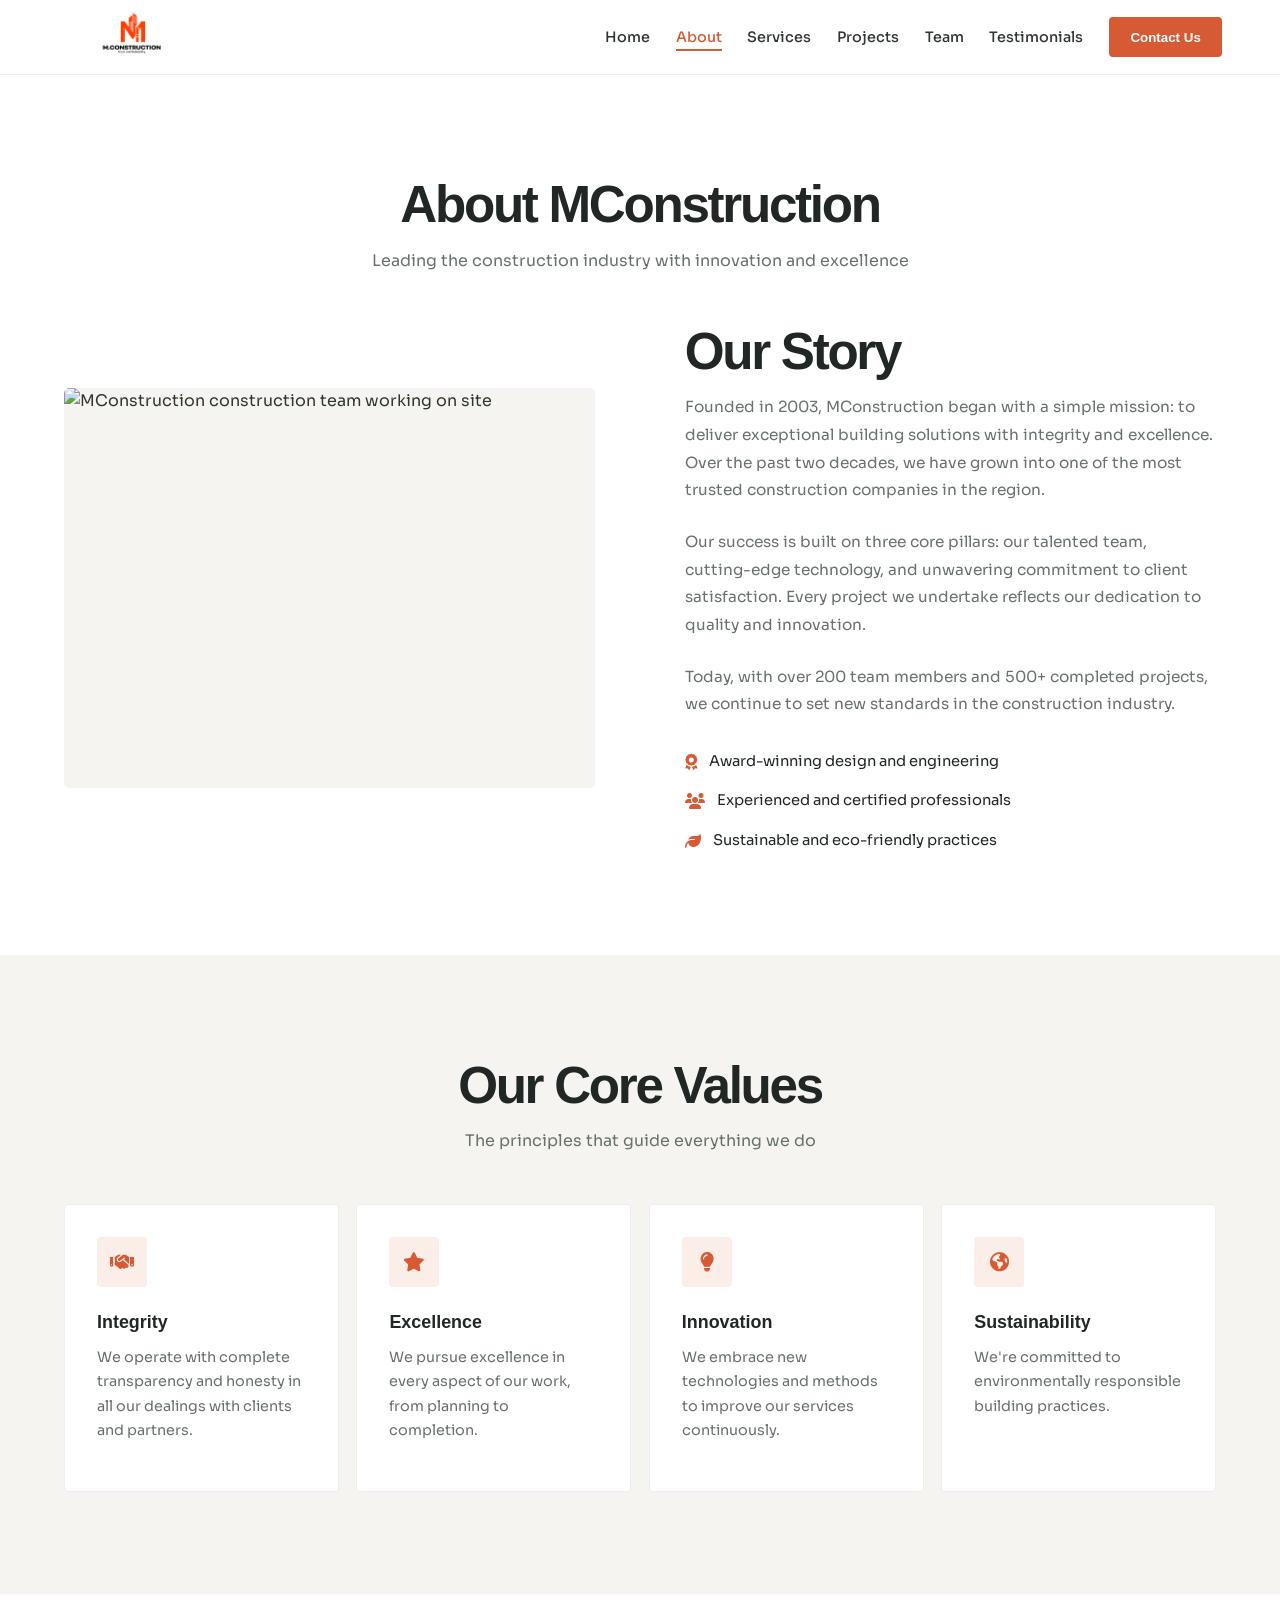
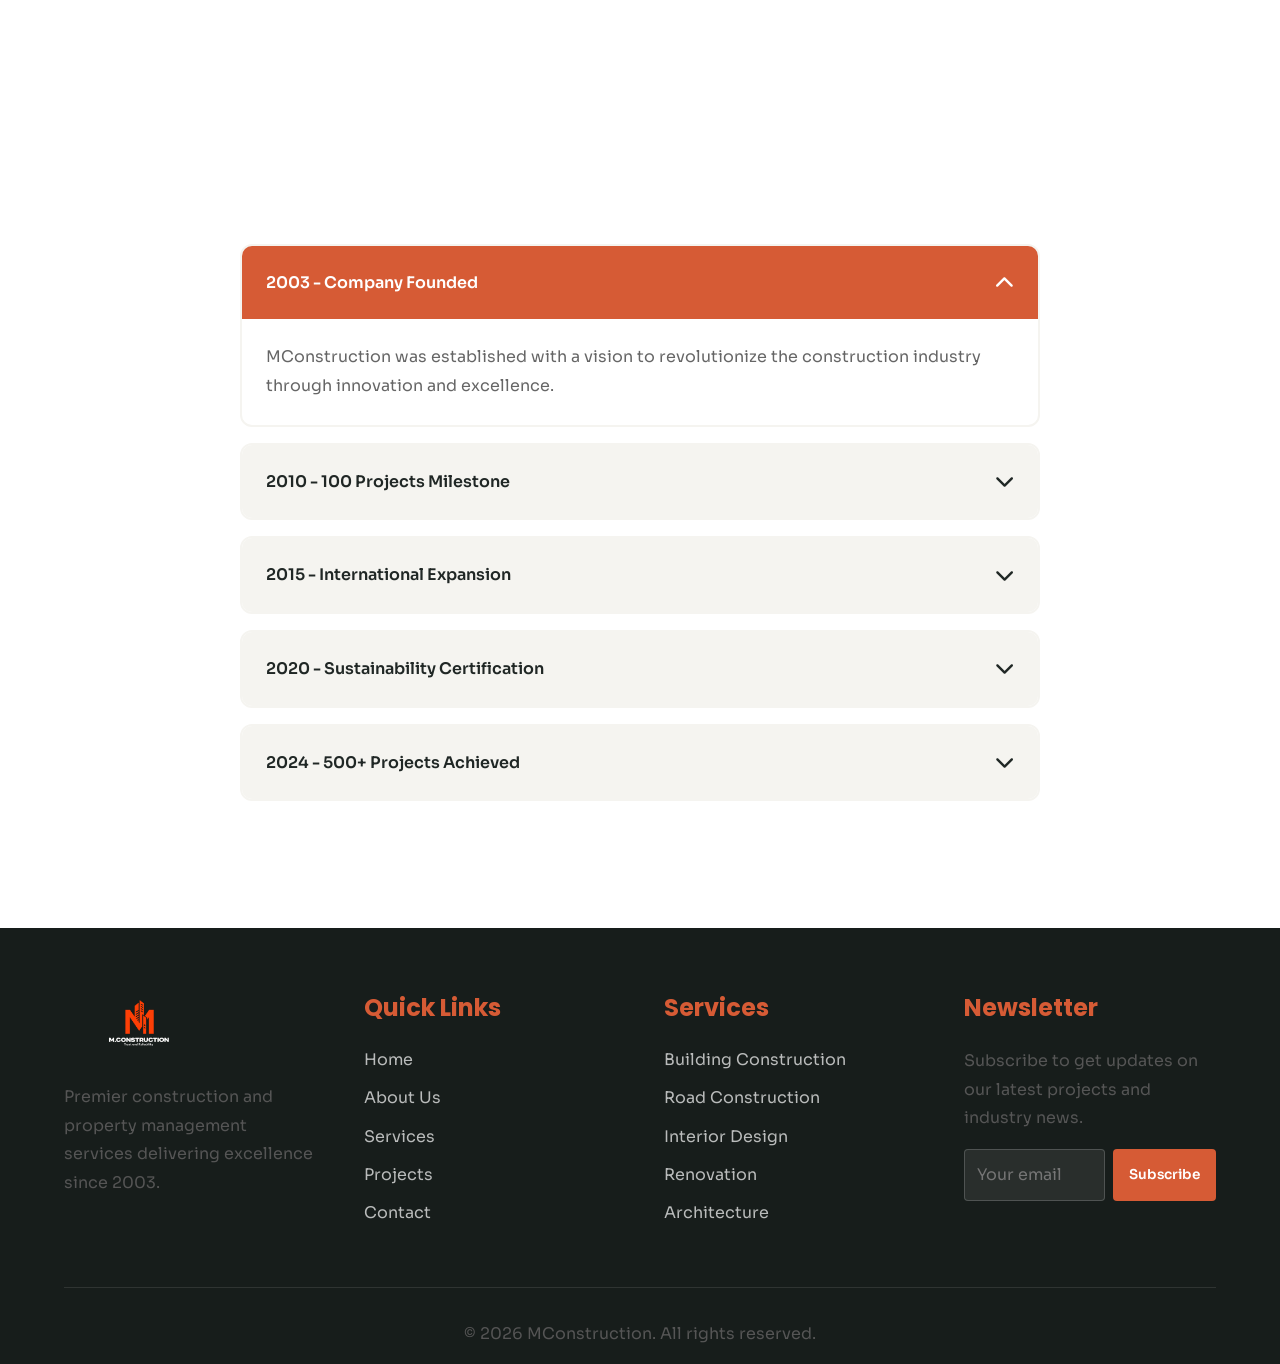
==== commit 38fb2cb5: "Replace the content of the HTML files with the new content and add robots.txt and sitemap.xml files " ====
--- a/about.html
+++ b/about.html
@@ -3,7 +3,7 @@
 <head>
     <meta charset="UTF-8">
     <meta name="viewport" content="width=device-width, initial-scale=1.0">
-    <meta name="description" content="MConstruction - Premier Construction & Property Management Services">
+    <meta name="description" content="Learn about MConstruction's experience, values and commitment to quality, transparent project delivery and lasting client relationships.">
     <meta name="theme-color" content="#D65B35">
     <title>About - MConstruction</title>
     <link rel="canonical" href="https://mconstruction.com.ng/about.html">
@@ -57,7 +57,7 @@
                 </div>
                 <div class="about-content reveal">
                     <div class="about-img">
-                        <img src="https://images.unsplash.com/photo-1504384308090-c894fdcc538d?w=600&h=600&fit=crop" alt="Company office">
+                        <img src="https://images.unsplash.com/photo-1541888946425-d81bb19240f5?auto=format&fit=crop&w=900&q=80" alt="MConstruction construction team working on site">
                     </div>
                     <div class="about-text">
                         <h2>Our Story</h2>
